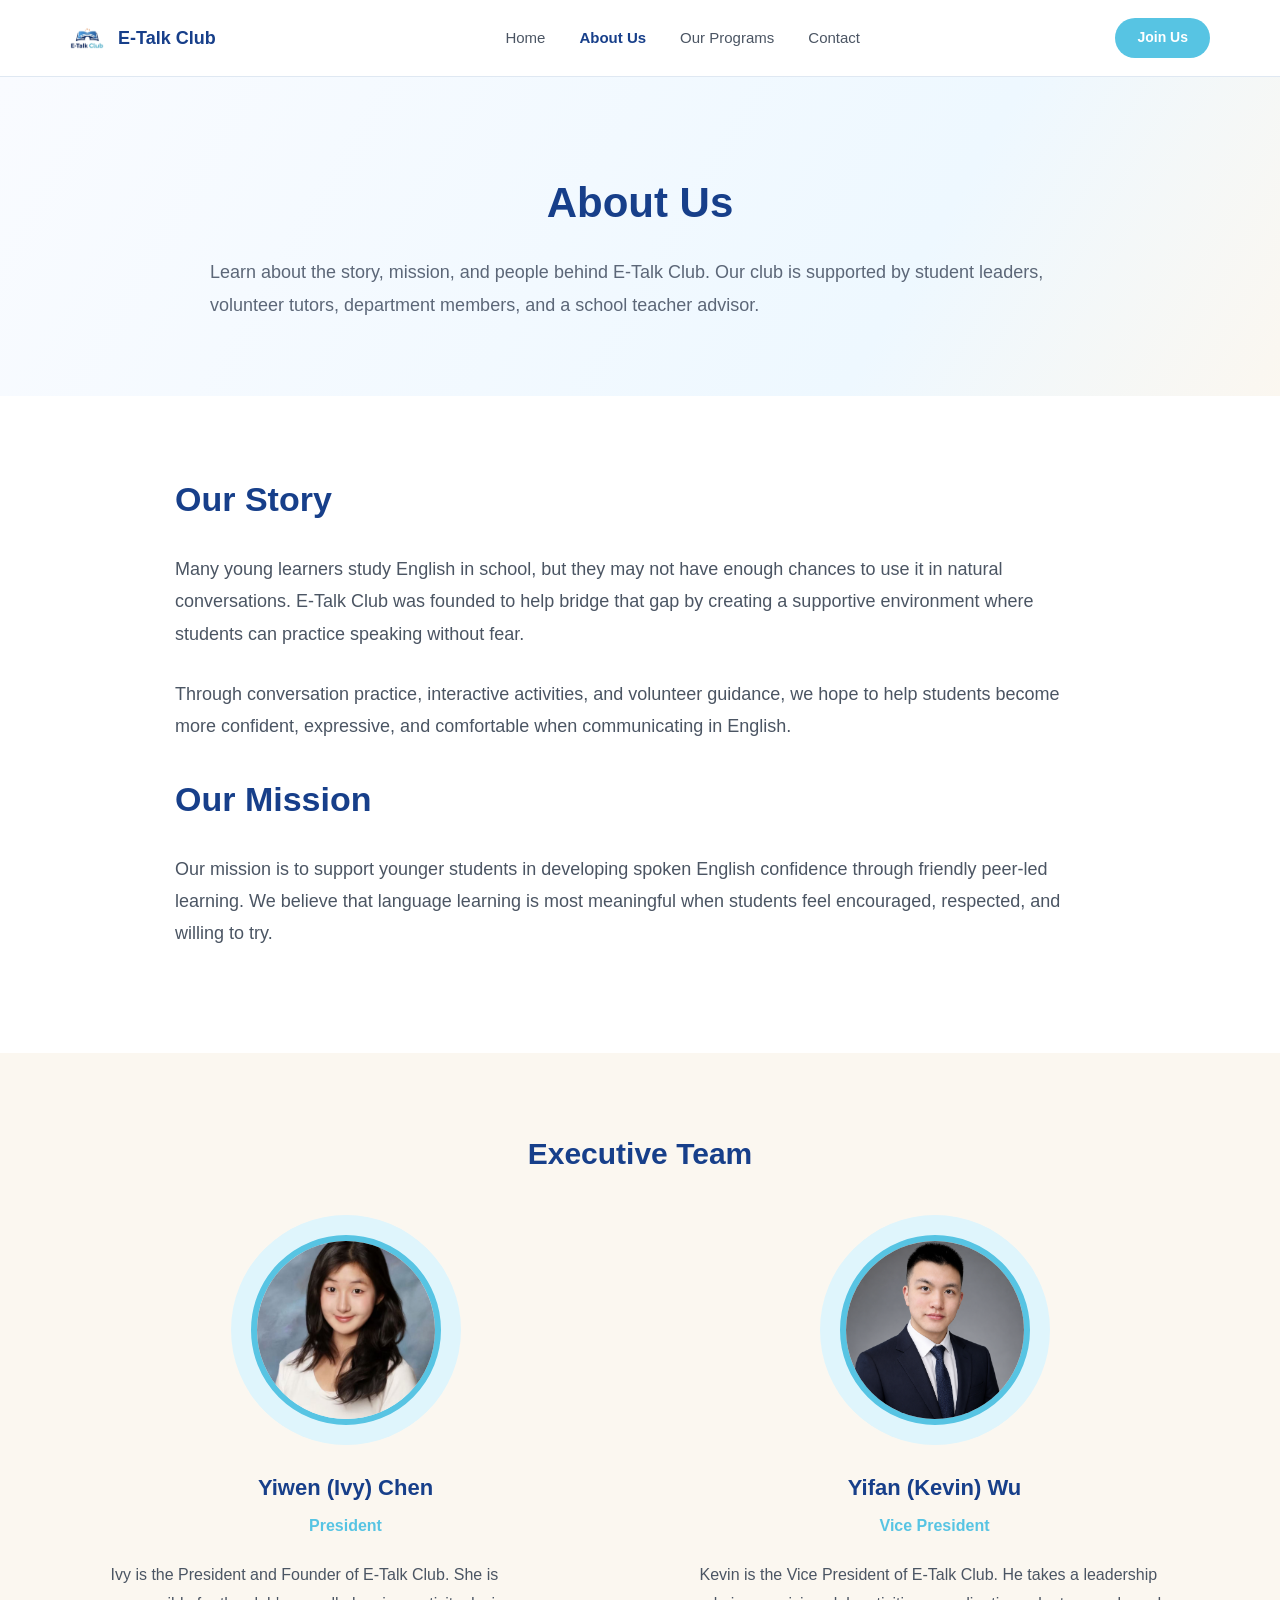
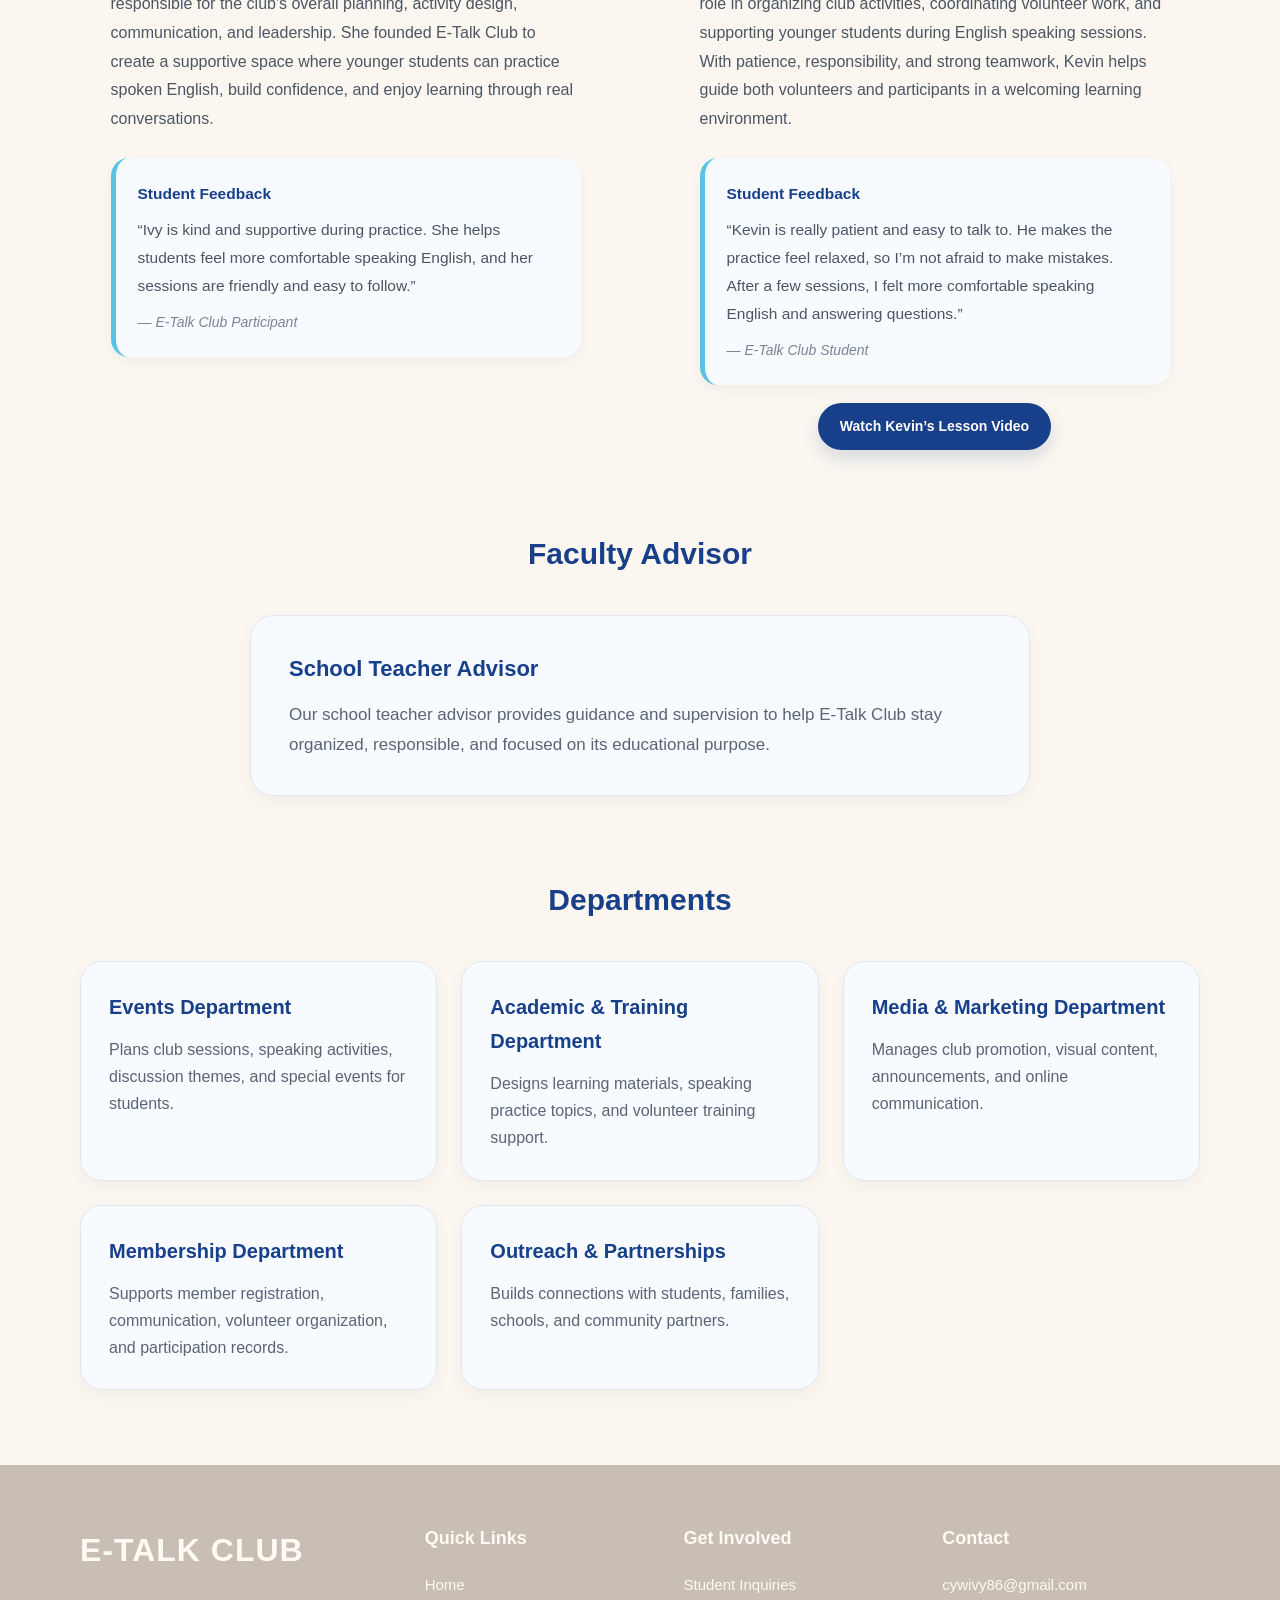
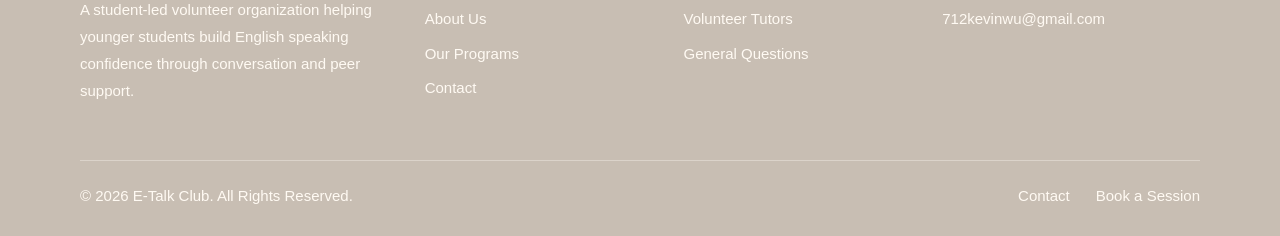
==== about.html @ 27448ce8 "创建 about.html" ====
<!DOCTYPE html>
<html lang="en">
<head>
  <meta charset="UTF-8" />
  <meta name="viewport" content="width=device-width, initial-scale=1.0" />

  <title>About Us | E-Talk Club</title>
  <link rel="stylesheet" href="style.css">
</head>

<body>

  <header>
    <div class="navbar">
      <a href="index.html" class="brand">
        <img src="logo.png" alt="E-Talk Club Logo">
        <span>E-Talk Club</span>
      </a>

      <button class="menu-toggle" onclick="toggleMenu()">☰</button>

      <nav class="nav-links" id="navLinks">
        <a href="index.html">Home</a>
        <a href="about.html" class="active">About Us</a>
        <a href="programs.html">Our Programs</a>
        <a href="contact.html">Contact</a>
      </nav>

      <a href="contact.html" class="top-btn">Join Us</a>
    </div>
  </header>

  <section class="page-hero">
    <h1>About Us</h1>
    <p>
      Learn about the story, mission, and people behind E-Talk Club. Our club is supported
      by student leaders, volunteer tutors, department members, and a school teacher advisor.
    </p>
  </section>

  <section class="white">
    <div class="container text-block">
      <h2>Our Story</h2>

      <p>
        Many young learners study English in school, but they may not have enough chances to use
        it in natural conversations. E-Talk Club was founded to help bridge that gap by creating
        a supportive environment where students can practice speaking without fear.
      </p>

      <p>
        Through conversation practice, interactive activities, and volunteer guidance, we hope to
        help students become more confident, expressive, and comfortable when communicating in English.
      </p>

      <h2>Our Mission</h2>

      <p>
        Our mission is to support younger students in developing spoken English confidence through
        friendly peer-led learning. We believe that language learning is most meaningful when students
        feel encouraged, respected, and willing to try.
      </p>
    </div>
  </section>

  <section class="cream">
    <div class="container">
      <div class="team-block">
        <h2 class="team-block-title">Executive Team</h2>

        <div class="executive-grid">
          <div class="founder-card">
            <div class="photo-frame">
              <img src="ivy.jpeg" alt="Yiwen Ivy Chen">
            </div>

            <h3>Yiwen (Ivy) Chen</h3>
            <div class="role">President</div>

            <p>
              Ivy is the President and Founder of E-Talk Club. She is responsible
              for the club's overall planning, activity design, communication, and
              leadership. She founded E-Talk Club to create a supportive space where
              younger students can practice spoken English, build confidence, and enjoy
              learning through real conversations.
            </p>

            <div class="feedback-box">
              <strong>Student Feedback</strong>
              “Ivy is kind and supportive during practice. She helps students feel more comfortable speaking English, and her sessions are friendly and easy to follow.”
              <span class="feedback-source">— E-Talk Club Participant</span>
            </div>
          </div>

          <div class="founder-card">
            <div class="photo-frame">
              <img src="kevin.jpeg" alt="Yifan Kevin Wu">
            </div>

            <h3>Yifan (Kevin) Wu</h3>
            <div class="role">Vice President</div>

            <p>
              Kevin is the Vice President of E-Talk Club. He takes a leadership role
              in organizing club activities, coordinating volunteer work, and supporting
              younger students during English speaking sessions. With patience,
              responsibility, and strong teamwork, Kevin helps guide both volunteers and
              participants in a welcoming learning environment.
            </p>

            <div class="feedback-box">
              <strong>Student Feedback</strong>
              “Kevin is really patient and easy to talk to. He makes the practice feel relaxed, so I’m not afraid to make mistakes. After a few sessions, I felt more comfortable speaking English and answering questions.”
              <span class="feedback-source">— E-Talk Club Student</span>
            </div>

            <a
              href="https://drive.google.com/file/d/1S_GpuYlRVU_Peuezmw26yMU2I0khm-F5/view?usp=drivesdk"
              target="_blank"
              class="video-link-btn">
              Watch Kevin’s Lesson Video
            </a>
          </div>
        </div>
      </div>

      <div class="team-block">
        <h2 class="team-block-title">Faculty Advisor</h2>

        <div class="advisor-card">
          <h3>School Teacher Advisor</h3>
          <p>
            Our school teacher advisor provides guidance and supervision to help E-Talk Club stay organized,
            responsible, and focused on its educational purpose.
          </p>
        </div>
      </div>

      <div class="team-block">
        <h2 class="team-block-title">Departments</h2>

        <div class="departments-grid">
          <div class="department-card">
            <h3>Events Department</h3>
            <p>
              Plans club sessions, speaking activities, discussion themes, and special events for students.
            </p>
          </div>

          <div class="department-card">
            <h3>Academic & Training Department</h3>
            <p>
              Designs learning materials, speaking practice topics, and volunteer training support.
            </p>
          </div>

          <div class="department-card">
            <h3>Media & Marketing Department</h3>
            <p>
              Manages club promotion, visual content, announcements, and online communication.
            </p>
          </div>

          <div class="department-card">
            <h3>Membership Department</h3>
            <p>
              Supports member registration, communication, volunteer organization, and participation records.
            </p>
          </div>

          <div class="department-card">
            <h3>Outreach & Partnerships</h3>
            <p>
              Builds connections with students, families, schools, and community partners.
            </p>
          </div>
        </div>
      </div>
    </div>
  </section>

  <footer class="site-footer">
    <div class="footer-grid">
      <div class="footer-brand">
        <h2>E-TALK CLUB</h2>
        <p>
          A student-led volunteer organization helping younger students build English speaking
          confidence through conversation and peer support.
        </p>
      </div>

      <div class="footer-col">
        <h3>Quick Links</h3>
        <a href="index.html">Home</a>
        <a href="about.html">About Us</a>
        <a href="programs.html">Our Programs</a>
        <a href="contact.html">Contact</a>
      </div>

      <div class="footer-col">
        <h3>Get Involved</h3>
        <a href="contact.html">Student Inquiries</a>
        <a href="contact.html">Volunteer Tutors</a>
        <a href="contact.html">General Questions</a>
      </div>

      <div class="footer-col">
        <h3>Contact</h3>
        <a href="mailto:cywivy86@gmail.com">cywivy86@gmail.com</a>
        <a href="mailto:712kevinwu@gmail.com">712kevinwu@gmail.com</a>
      </div>
    </div>

    <div class="footer-bottom">
      <p>© 2026 E-Talk Club. All Rights Reserved.</p>
      <div class="footer-bottom-links">
        <a href="contact.html">Contact</a>
        <a href="programs.html">Book a Session</a>
      </div>
    </div>
  </footer>

  <script>
    function toggleMenu() {
      document.getElementById("navLinks").classList.toggle("show");
    }
  </script>

</body>
</html>
---- style.css ----
* {
  margin: 0;
  padding: 0;
  box-sizing: border-box;
  font-family: Arial, Helvetica, sans-serif;
}

:root {
  --navy: #173f8a;
  --sky: #57c4e3;
  --light-blue: #eef8ff;
  --soft-blue: #f6fbff;
  --cream: #fbf7f0;
  --warm-gray: #d8cec3;
  --text: #4b5563;
  --muted: #667085;
  --border: #dfe8f2;
  --white: #ffffff;
}

html {
  scroll-behavior: smooth;
}

body {
  background: var(--soft-blue);
  color: #2f3b4a;
  line-height: 1.7;
}

a {
  text-decoration: none;
}

img {
  display: block;
  max-width: 100%;
}

/* Header */
header {
  background: var(--white);
  border-bottom: 1px solid var(--border);
  position: sticky;
  top: 0;
  z-index: 1000;
}

.navbar {
  max-width: 1200px;
  margin: 0 auto;
  padding: 18px 30px;
  display: flex;
  align-items: center;
  justify-content: space-between;
  gap: 22px;
}

.brand {
  display: flex;
  align-items: center;
  gap: 14px;
  min-width: 180px;
}

.brand img {
  width: 34px;
  height: auto;
}

.brand span {
  font-size: 18px;
  font-weight: 800;
  color: var(--navy);
}

.nav-links {
  display: flex;
  align-items: center;
  gap: 34px;
}

.nav-links a {
  color: var(--text);
  font-size: 15px;
  transition: 0.2s;
}

.nav-links a:hover,
.nav-links a.active {
  color: var(--navy);
  font-weight: 700;
}

.top-btn {
  background: var(--sky);
  color: white;
  padding: 8px 22px;
  border-radius: 28px;
  font-size: 14px;
  font-weight: 700;
  white-space: nowrap;
}

.menu-toggle {
  display: none;
  background: none;
  border: none;
  font-size: 30px;
  color: var(--navy);
  cursor: pointer;
  font-weight: 800;
}

/* Hero */
.hero {
  min-height: 88vh;
  background: linear-gradient(120deg, #f9fbff 0%, #eef8ff 65%, #fbf7f0 100%);
  display: flex;
  align-items: center;
  justify-content: center;
  text-align: center;
  padding: 85px 20px 75px;
}

.hero-content {
  max-width: 820px;
  width: 100%;
}

.hero-tag {
  display: inline-flex;
  align-items: center;
  gap: 10px;
  border: 1.5px solid #c9d7e8;
  border-radius: 24px;
  padding: 8px 20px;
  background: rgba(255, 255, 255, 0.7);
  color: var(--navy);
  font-size: 15px;
  font-weight: 700;
  margin-bottom: 38px;
}

.hero-logo {
  width: 290px;
  max-width: 80%;
  margin: 0 auto 30px;
  background: transparent;
  filter: drop-shadow(0 10px 20px rgba(23, 63, 138, 0.14));
}

.hero-title {
  font-size: 34px;
  line-height: 1.2;
  font-weight: 900;
  color: var(--navy);
  margin-bottom: 24px;
}

.hero-title .accent {
  color: var(--sky);
  border-bottom: 6px solid rgba(91, 196, 224, 0.28);
}

.hero-desc {
  max-width: 720px;
  margin: 0 auto 34px;
  font-size: 17px;
  color: #5c6778;
  line-height: 1.8;
  text-align: left;
}

.hero-buttons {
  display: flex;
  justify-content: center;
  gap: 18px;
  flex-wrap: wrap;
}

.btn-primary {
  display: inline-flex;
  align-items: center;
  justify-content: center;
  background: var(--navy);
  color: white;
  padding: 14px 34px;
  border-radius: 30px;
  font-size: 16px;
  font-weight: 700;
  box-shadow: 0 8px 20px rgba(23, 63, 138, 0.18);
}

.btn-secondary {
  display: inline-flex;
  align-items: center;
  justify-content: center;
  border: 2px solid var(--sky);
  color: var(--sky);
  padding: 12px 34px;
  border-radius: 30px;
  font-size: 16px;
  font-weight: 700;
  background: transparent;
}

/* Page Hero */
.page-hero {
  background: linear-gradient(120deg, #f9fbff 0%, #eef8ff 70%, #fbf7f0 100%);
  padding: 90px 20px 75px;
  text-align: center;
}

.page-hero h1 {
  font-size: 42px;
  color: var(--navy);
  font-weight: 900;
  margin-bottom: 18px;
}

.page-hero p {
  max-width: 860px;
  margin: 0 auto;
  color: #5c6778;
  font-size: 18px;
  line-height: 1.8;
  text-align: left;
}

/* General */
section {
  padding: 75px 20px;
}

.container {
  max-width: 1120px;
  margin: 0 auto;
}

.white {
  background: var(--white);
}

.light {
  background: #eff5fa;
}

.cream {
  background: var(--cream);
}

.section-heading {
  text-align: center;
  margin-bottom: 18px;
}

.section-heading h2 {
  font-size: 36px;
  color: var(--navy);
  font-weight: 900;
  margin-bottom: 12px;
}

.section-heading p {
  font-size: 18px;
  color: var(--muted);
}

.text-block {
  max-width: 930px;
  margin: 0 auto;
}

.text-block h2 {
  font-size: 34px;
  color: var(--navy);
  font-weight: 900;
  margin-bottom: 24px;
}

.text-block p {
  font-size: 18px;
  color: var(--text);
  margin-bottom: 28px;
  line-height: 1.8;
}

/* Programs */
.program-cta {
  max-width: 900px;
  margin: 0 auto 60px;
  background: var(--white);
  border: 1px solid var(--border);
  border-radius: 28px;
  padding: 42px;
  text-align: center;
  box-shadow: 0 8px 22px rgba(0, 0, 0, 0.05);
}

.program-cta h2 {
  font-size: 32px;
  color: var(--navy);
  font-weight: 900;
  margin-bottom: 14px;
}

.program-cta p {
  max-width: 720px;
  margin: 0 auto 26px;
  font-size: 18px;
  color: var(--text);
  line-height: 1.8;
}

.activities-intro,
.team-intro {
  max-width: 930px;
  margin: 0 auto 55px;
  text-align: left;
  font-size: 18px;
  color: var(--muted);
  line-height: 1.8;
}

.activities-grid {
  display: grid;
  grid-template-columns: repeat(2, 1fr);
  gap: 32px;
}

.activity-card {
  background: var(--white);
  border-radius: 24px;
  padding: 34px;
  box-shadow: 0 6px 18px rgba(0, 0, 0, 0.06);
  min-height: 250px;
}

.icon-box {
  width: 68px;
  height: 68px;
  border-radius: 18px;
  background: #eaf8fd;
  display: flex;
  align-items: center;
  justify-content: center;
  margin-bottom: 22px;
}

.icon-box svg {
  width: 34px;
  height: 34px;
  stroke: #2fb8d7;
  stroke-width: 2.4;
  fill: none;
  stroke-linecap: round;
  stroke-linejoin: round;
}

.activity-card h3 {
  font-size: 22px;
  color: var(--navy);
  margin-bottom: 14px;
  font-weight: 800;
}

.activity-card p {
  font-size: 17px;
  color: #5a6473;
  line-height: 1.8;
}

/* About / Team */
.team-block {
  margin-bottom: 78px;
}

.team-block:last-child {
  margin-bottom: 0;
}

.team-block-title {
  font-size: 30px;
  color: var(--navy);
  font-weight: 900;
  margin-bottom: 36px;
  text-align: center;
}

.executive-grid {
  display: grid;
  grid-template-columns: repeat(2, 1fr);
  gap: 58px;
  align-items: start;
}

.founder-card {
  text-align: center;
}

.photo-frame {
  width: 230px;
  height: 230px;
  margin: 0 auto 24px;
  border-radius: 50%;
  background: #dff5fc;
  display: flex;
  align-items: center;
  justify-content: center;
}

.photo-frame img {
  width: 190px;
  height: 190px;
  object-fit: cover;
  border-radius: 50%;
  border: 6px solid var(--sky);
}

.founder-card h3 {
  font-size: 22px;
  color: var(--navy);
  font-weight: 900;
  margin-bottom: 6px;
}

.role {
  font-size: 16px;
  color: var(--sky);
  font-weight: 700;
  margin-bottom: 22px;
}

.founder-card p {
  text-align: left;
  max-width: 470px;
  margin: 0 auto;
  font-size: 16px;
  color: var(--text);
  line-height: 1.8;
}

.feedback-box {
  max-width: 470px;
  margin: 24px auto 0;
  padding: 22px;
  background: #f7fbff;
  border-left: 5px solid var(--sky);
  border-radius: 18px;
  text-align: left;
  color: var(--text);
  font-size: 15.5px;
  line-height: 1.8;
  box-shadow: 0 5px 14px rgba(0, 0, 0, 0.04);
}

.feedback-box strong {
  color: var(--navy);
  display: block;
  margin-bottom: 8px;
}

.feedback-source {
  display: block;
  margin-top: 10px;
  color: #7a8495;
  font-size: 14px;
  font-style: italic;
}

.video-link-btn {
  display: flex;
  width: fit-content;
  align-items: center;
  justify-content: center;
  background: var(--navy);
  color: white;
  padding: 12px 22px;
  border-radius: 26px;
  font-size: 14px;
  font-weight: 700;
  box-shadow: 0 8px 18px rgba(23, 63, 138, 0.16);
  margin: 18px auto 0;
}

.advisor-card,
.tutor-card {
  max-width: 780px;
  margin: 0 auto;
  background: #f7fbff;
  border: 1px solid var(--border);
  border-radius: 24px;
  padding: 34px 38px;
  text-align: left;
  box-shadow: 0 6px 18px rgba(0, 0, 0, 0.04);
}

.advisor-card h3,
.tutor-card h3 {
  color: var(--navy);
  font-size: 22px;
  margin-bottom: 12px;
}

.advisor-card p,
.tutor-card p {
  color: #5a6473;
  font-size: 17px;
  line-height: 1.8;
}

/* Departments */
.departments-grid {
  display: grid;
  grid-template-columns: repeat(3, 1fr);
  gap: 24px;
}

.department-card {
  background: #f7fbff;
  border: 1px solid var(--border);
  border-radius: 22px;
  padding: 28px;
  min-height: 170px;
  box-shadow: 0 6px 18px rgba(0, 0, 0, 0.04);
}

.department-card h3 {
  color: var(--navy);
  font-size: 20px;
  margin-bottom: 12px;
  font-weight: 800;
}

.department-card p {
  color: #5a6473;
  font-size: 16px;
  line-height: 1.7;
}

/* Contact */
.contact {
  background: #eff5fa;
  text-align: center;
  padding: 65px 20px 75px;
}

.contact-icon {
  width: 76px;
  height: 76px;
  margin: 0 auto 20px;
  border-radius: 50%;
  background: #eaf8fd;
  display: flex;
  align-items: center;
  justify-content: center;
}

.contact-icon svg {
  width: 34px;
  height: 34px;
  stroke: #2fb8d7;
  stroke-width: 2.4;
  fill: none;
  stroke-linecap: round;
  stroke-linejoin: round;
}

.contact h2 {
  font-size: 34px;
  color: var(--navy);
  font-weight: 900;
  margin-bottom: 14px;
}

.contact p {
  max-width: 760px;
  margin: 0 auto 30px;
  font-size: 18px;
  color: #556070;
  line-height: 1.8;
}

.contact-main-text {
  text-align: left;
}

.contact-options {
  display: grid;
  grid-template-columns: repeat(3, 1fr);
  gap: 26px;
  margin-top: 42px;
}

.contact-card {
  background: var(--white);
  border: 1px solid var(--border);
  border-radius: 24px;
  padding: 32px 28px;
  text-align: left;
  box-shadow: 0 6px 18px rgba(0, 0, 0, 0.05);
}

.contact-card h3 {
  color: var(--navy);
  font-size: 22px;
  font-weight: 900;
  margin-bottom: 14px;
}

.contact-card p {
  color: #5a6473;
  font-size: 16px;
  line-height: 1.8;
  margin-bottom: 22px;
}

.small-label {
  display: block;
  color: #7a8495;
  font-size: 14px;
  margin-bottom: 10px;
  font-weight: 700;
}

.contact-card-btn {
  display: flex;
  width: fit-content;
  align-items: center;
  justify-content: center;
  background: var(--navy);
  color: white;
  padding: 12px 22px;
  border-radius: 26px;
  font-size: 14px;
  font-weight: 700;
  box-shadow: 0 8px 18px rgba(23, 63, 138, 0.16);
  margin: 0 auto;
}

.contact-note {
  max-width: 900px;
  margin: 48px auto 0;
  background: #f7fbff;
  border-left: 5px solid var(--sky);
  border-radius: 18px;
  padding: 24px 28px;
  text-align: left;
  color: #5a6473;
  font-size: 16px;
  line-height: 1.8;
}

/* Footer */
.site-footer {
  background: #c8beb3;
  color: #fffaf3;
  padding: 58px 20px 28px;
}

.footer-grid {
  max-width: 1120px;
  margin: 0 auto;
  display: grid;
  grid-template-columns: 1.4fr 1fr 1fr 1.2fr;
  gap: 44px;
}

.footer-brand h2 {
  font-size: 32px;
  letter-spacing: 1px;
  font-weight: 900;
  margin-bottom: 18px;
}

.footer-brand p {
  font-size: 15px;
  line-height: 1.8;
  max-width: 340px;
  color: #fffaf3;
}

.footer-col h3 {
  font-size: 18px;
  font-weight: 900;
  margin-bottom: 18px;
  color: #fffaf3;
}

.footer-col a,
.footer-col p {
  display: block;
  color: #fffaf3;
  font-size: 15px;
  margin-bottom: 9px;
}

.footer-col a:hover {
  text-decoration: underline;
}

.footer-bottom {
  max-width: 1120px;
  margin: 50px auto 0;
  padding-top: 22px;
  border-top: 1px solid rgba(255, 250, 243, 0.35);
  display: flex;
  justify-content: space-between;
  gap: 20px;
  flex-wrap: wrap;
  color: #fffaf3;
  font-size: 15px;
}

.footer-bottom-links {
  display: flex;
  gap: 26px;
  flex-wrap: wrap;
}

.footer-bottom-links a {
  color: #fffaf3;
}

/* Responsive */
@media (max-width: 950px) {
  .footer-grid {
    grid-template-columns: 1fr 1fr;
  }

  .contact-options,
  .departments-grid {
    grid-template-columns: 1fr;
  }
}

@media (max-width: 760px) {
  .navbar {
    position: relative;
    padding: 16px 20px;
  }

  .brand {
    min-width: auto;
  }

  .brand img {
    width: 30px;
  }

  .brand span {
    font-size: 17px;
  }

  .menu-toggle {
    display: block;
  }

  .nav-links {
    display: none;
    position: absolute;
    top: 68px;
    left: 20px;
    right: 20px;
    background: white;
    border: 1px solid var(--border);
    border-radius: 18px;
    box-shadow: 0 10px 24px rgba(0, 0, 0, 0.08);
    padding: 16px;
    flex-direction: column;
    align-items: stretch;
    gap: 0;
    z-index: 2000;
  }

  .nav-links.show {
    display: flex;
  }

  .nav-links a {
    padding: 13px 16px;
    border-radius: 12px;
    font-size: 16px;
  }

  .nav-links a:hover,
  .nav-links a.active {
    background: #eff5fa;
  }

  .top-btn {
    display: none;
  }

  .hero-logo {
    width: 220px;
  }

  .hero-title {
    font-size: 28px;
  }

  .activities-grid,
  .executive-grid {
    grid-template-columns: 1fr;
  }
}

@media (max-width: 640px) {
  .hero {
    padding: 70px 18px;
  }

  .hero-logo {
    width: 210px;
    margin-bottom: 28px;
  }

  .hero-title {
    font-size: 26px;
  }

  .hero-desc,
  .text-block p,
  .activities-intro,
  .team-intro,
  .contact p,
  .page-hero p {
    font-size: 16px;
  }

  .page-hero h1,
  .section-heading h2,
  .text-block h2,
  .contact h2 {
    font-size: 30px;
  }

  .activity-card,
  .advisor-card,
  .department-card,
  .tutor-card,
  .contact-card,
  .program-cta {
    padding: 28px;
  }

  .photo-frame {
    width: 210px;
    height: 210px;
  }

  .photo-frame img {
    width: 175px;
    height: 175px;
  }

  .footer-grid {
    grid-template-columns: 1fr;
  }

  .footer-bottom {
    flex-direction: column;
  }
}
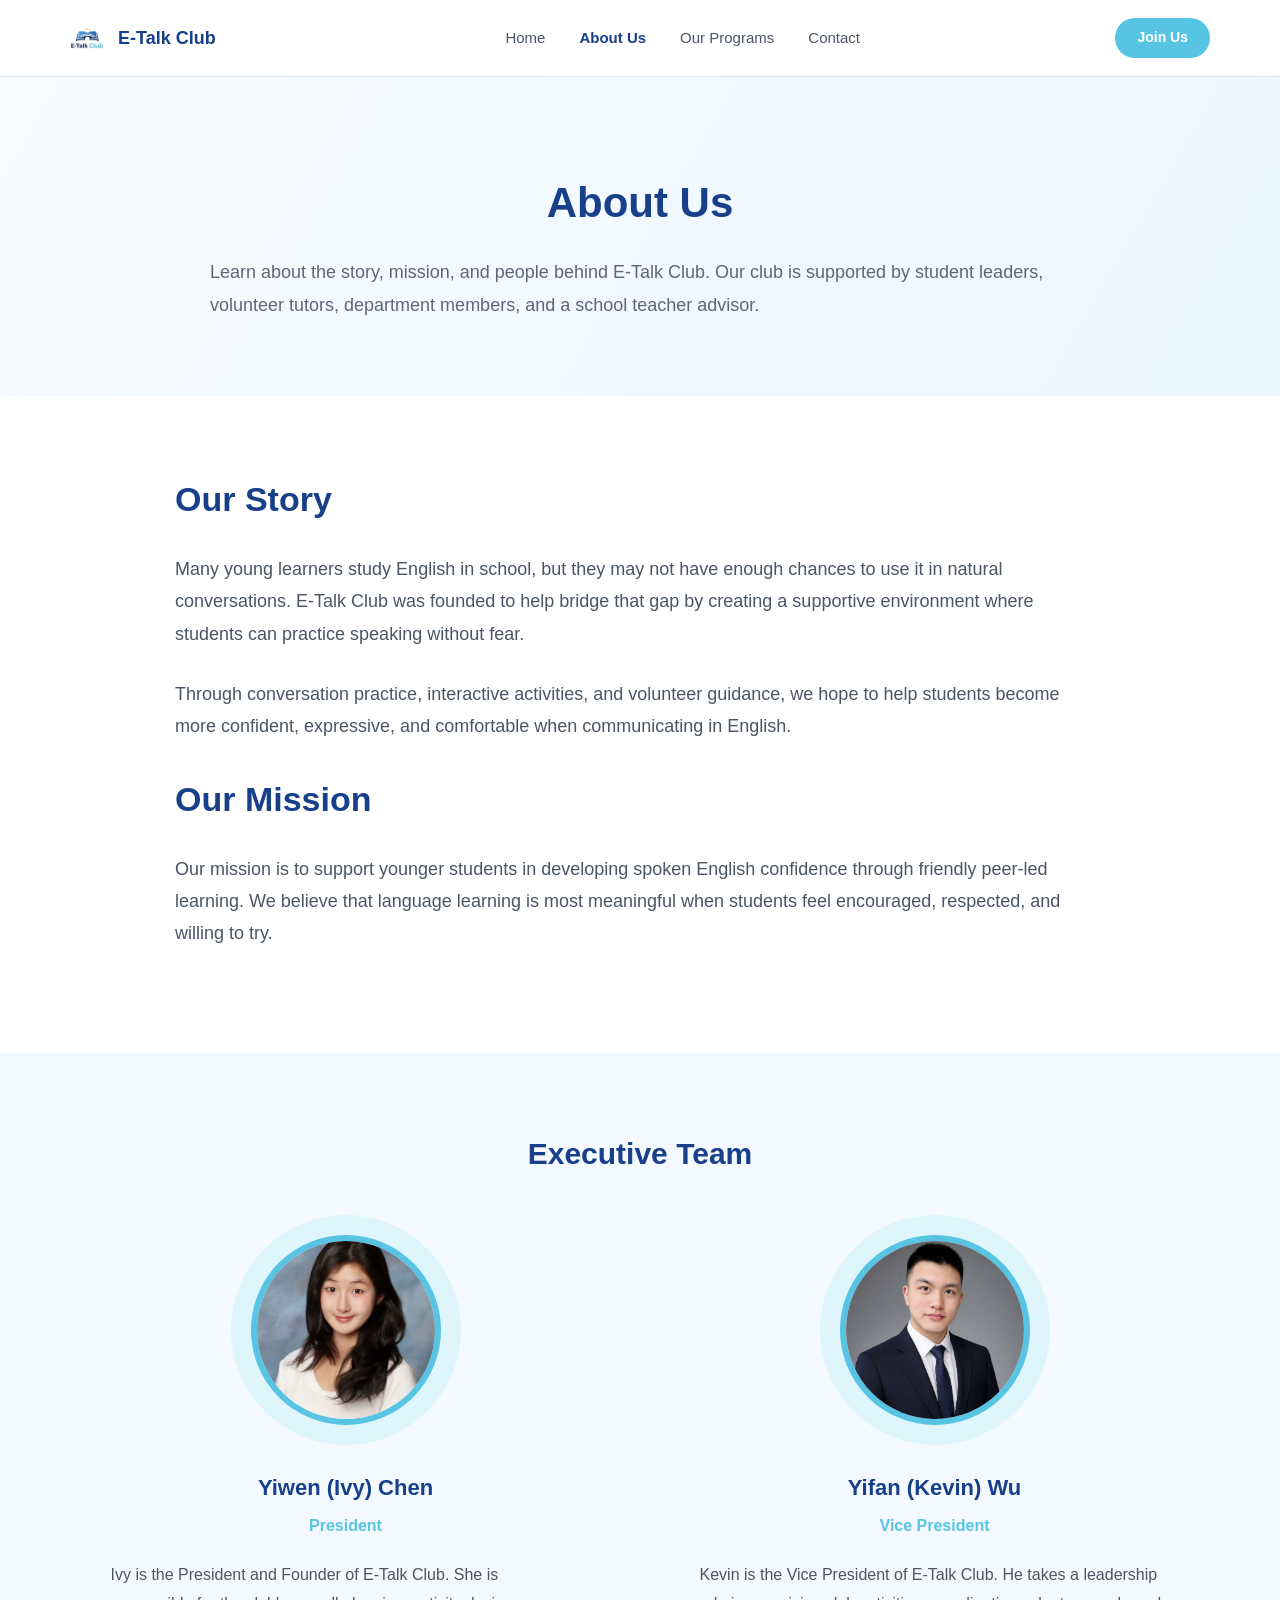
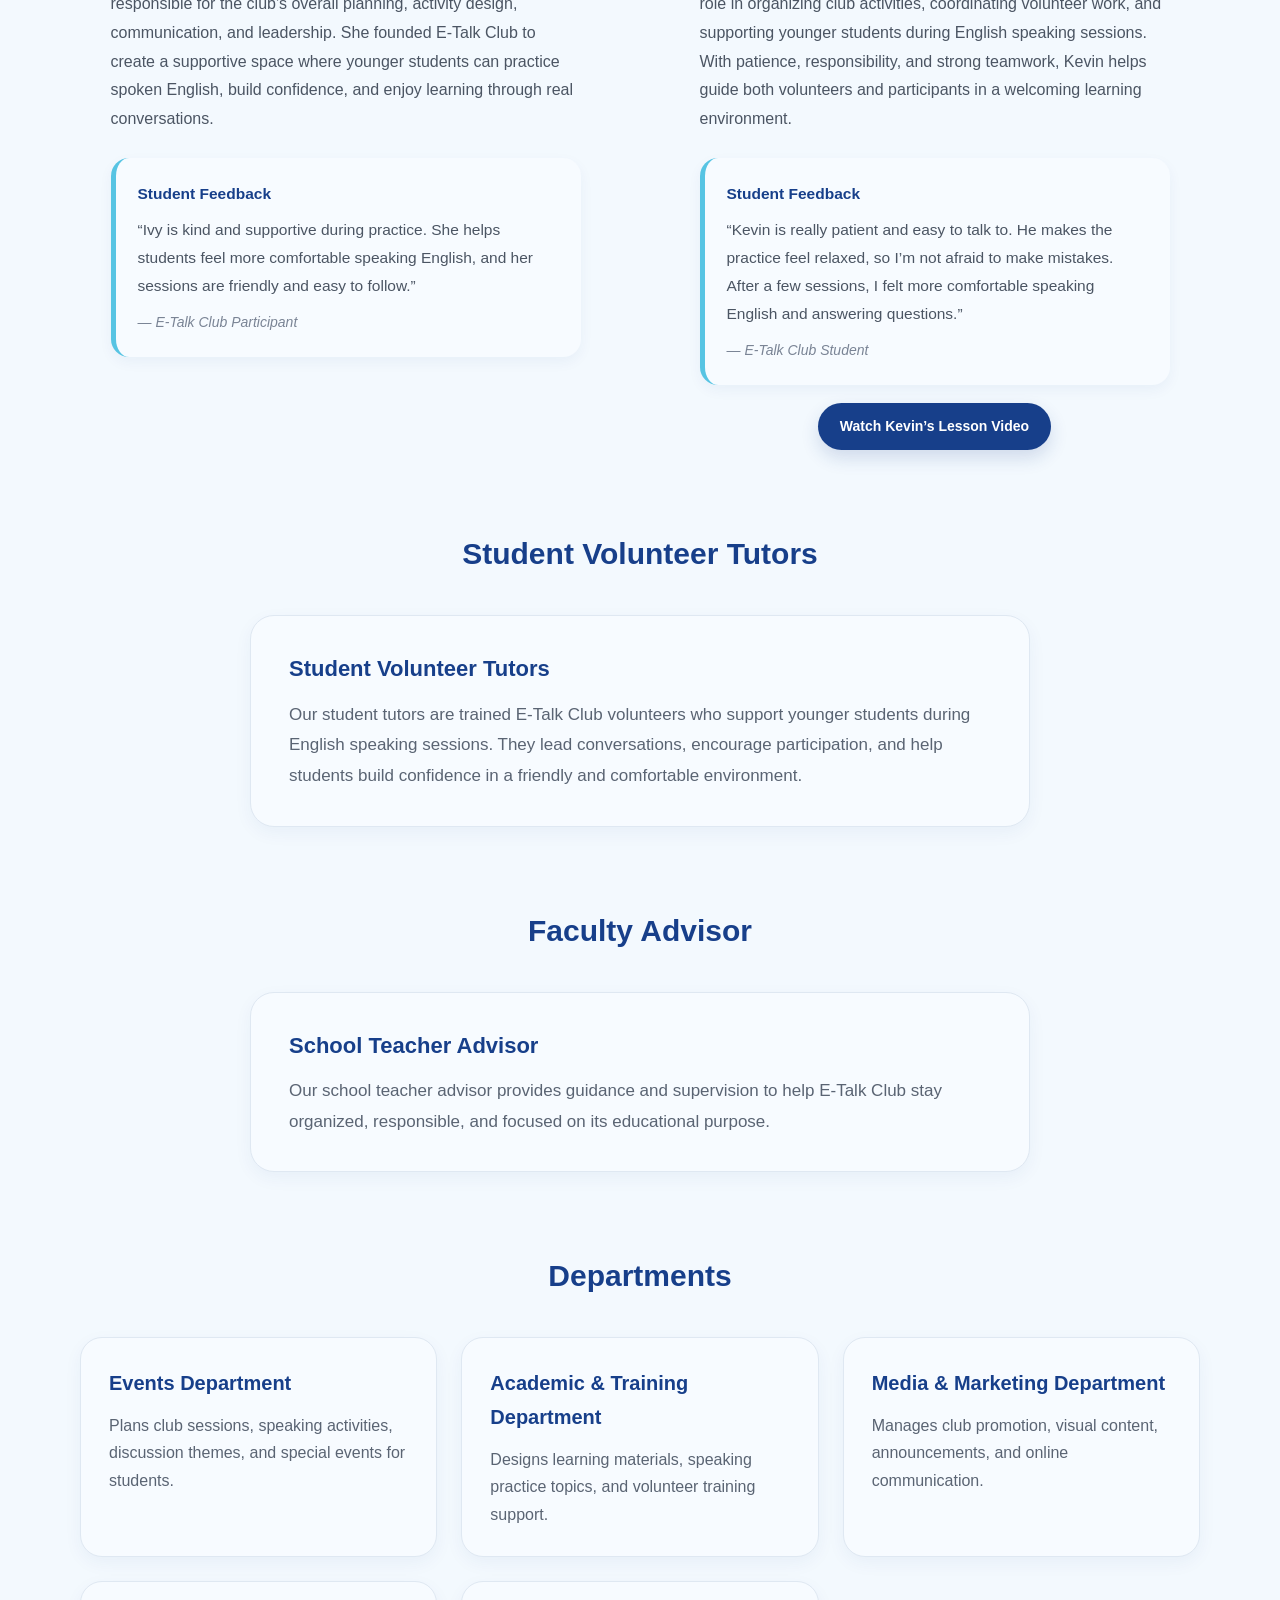
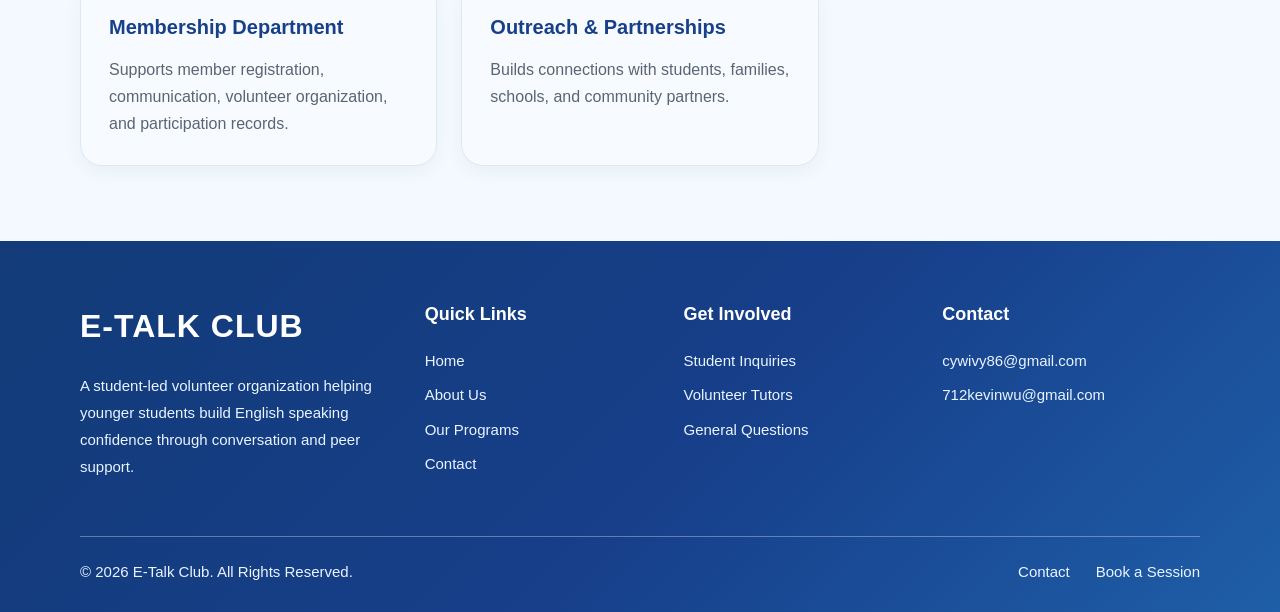
==== commit ce57539d: "更新 about.html" ====
--- a/about.html
+++ b/about.html
@@ -121,6 +121,19 @@
               Watch Kevin’s Lesson Video
             </a>
           </div>
+        </div>
+      </div>
+
+      <div class="team-block">
+        <h2 class="team-block-title">Student Volunteer Tutors</h2>
+
+        <div class="tutor-card">
+          <h3>Student Volunteer Tutors</h3>
+          <p>
+            Our student tutors are trained E-Talk Club volunteers who support younger students during
+            English speaking sessions. They lead conversations, encourage participation, and help students
+            build confidence in a friendly and comfortable environment.
+          </p>
         </div>
       </div>
 
--- a/style.css
+++ b/style.css
@@ -10,8 +10,9 @@
   --sky: #57c4e3;
   --light-blue: #eef8ff;
   --soft-blue: #f6fbff;
-  --cream: #fbf7f0;
-  --warm-gray: #d8cec3;
+  --pale-blue: #eaf4fb;
+  --footer-blue: #123b78;
+  --footer-blue-light: #1f5ea8;
   --text: #4b5563;
   --muted: #667085;
   --border: #dfe8f2;
@@ -115,7 +116,7 @@
 /* Hero */
 .hero {
   min-height: 88vh;
-  background: linear-gradient(120deg, #f9fbff 0%, #eef8ff 65%, #fbf7f0 100%);
+  background: linear-gradient(120deg, #f9fbff 0%, #eef8ff 70%, #eaf7ff 100%);
   display: flex;
   align-items: center;
   justify-content: center;
@@ -207,7 +208,7 @@
 
 /* Page Hero */
 .page-hero {
-  background: linear-gradient(120deg, #f9fbff 0%, #eef8ff 70%, #fbf7f0 100%);
+  background: linear-gradient(120deg, #f9fbff 0%, #eef8ff 70%, #eaf7ff 100%);
   padding: 90px 20px 75px;
   text-align: center;
 }
@@ -247,7 +248,7 @@
 }
 
 .cream {
-  background: var(--cream);
+  background: #f3f9fe;
 }
 
 .section-heading {
@@ -295,7 +296,7 @@
   border-radius: 28px;
   padding: 42px;
   text-align: center;
-  box-shadow: 0 8px 22px rgba(0, 0, 0, 0.05);
+  box-shadow: 0 8px 22px rgba(23, 63, 138, 0.06);
 }
 
 .program-cta h2 {
@@ -311,6 +312,7 @@
   font-size: 18px;
   color: var(--text);
   line-height: 1.8;
+  text-align: left;
 }
 
 .activities-intro,
@@ -333,7 +335,7 @@
   background: var(--white);
   border-radius: 24px;
   padding: 34px;
-  box-shadow: 0 6px 18px rgba(0, 0, 0, 0.06);
+  box-shadow: 0 6px 18px rgba(23, 63, 138, 0.06);
   min-height: 250px;
 }
 
@@ -452,7 +454,7 @@
   color: var(--text);
   font-size: 15.5px;
   line-height: 1.8;
-  box-shadow: 0 5px 14px rgba(0, 0, 0, 0.04);
+  box-shadow: 0 5px 14px rgba(23, 63, 138, 0.05);
 }
 
 .feedback-box strong {
@@ -493,7 +495,7 @@
   border-radius: 24px;
   padding: 34px 38px;
   text-align: left;
-  box-shadow: 0 6px 18px rgba(0, 0, 0, 0.04);
+  box-shadow: 0 6px 18px rgba(23, 63, 138, 0.05);
 }
 
 .advisor-card h3,
@@ -523,7 +525,7 @@
   border-radius: 22px;
   padding: 28px;
   min-height: 170px;
-  box-shadow: 0 6px 18px rgba(0, 0, 0, 0.04);
+  box-shadow: 0 6px 18px rgba(23, 63, 138, 0.05);
 }
 
 .department-card h3 {
@@ -599,7 +601,7 @@
   border-radius: 24px;
   padding: 32px 28px;
   text-align: left;
-  box-shadow: 0 6px 18px rgba(0, 0, 0, 0.05);
+  box-shadow: 0 6px 18px rgba(23, 63, 138, 0.06);
 }
 
 .contact-card h3 {
@@ -654,8 +656,8 @@
 
 /* Footer */
 .site-footer {
-  background: #c8beb3;
-  color: #fffaf3;
+  background: linear-gradient(135deg, #123b78 0%, #173f8a 55%, #1f5ea8 100%);
+  color: #ffffff;
   padding: 58px 20px 28px;
 }
 
@@ -672,31 +674,33 @@
   letter-spacing: 1px;
   font-weight: 900;
   margin-bottom: 18px;
+  color: #ffffff;
 }
 
 .footer-brand p {
   font-size: 15px;
   line-height: 1.8;
   max-width: 340px;
-  color: #fffaf3;
+  color: #eaf4ff;
 }
 
 .footer-col h3 {
   font-size: 18px;
   font-weight: 900;
   margin-bottom: 18px;
-  color: #fffaf3;
+  color: #ffffff;
 }
 
 .footer-col a,
 .footer-col p {
   display: block;
-  color: #fffaf3;
+  color: #eaf4ff;
   font-size: 15px;
   margin-bottom: 9px;
 }
 
 .footer-col a:hover {
+  color: #ffffff;
   text-decoration: underline;
 }
 
@@ -704,12 +708,12 @@
   max-width: 1120px;
   margin: 50px auto 0;
   padding-top: 22px;
-  border-top: 1px solid rgba(255, 250, 243, 0.35);
+  border-top: 1px solid rgba(234, 244, 255, 0.35);
   display: flex;
   justify-content: space-between;
   gap: 20px;
   flex-wrap: wrap;
-  color: #fffaf3;
+  color: #eaf4ff;
   font-size: 15px;
 }
 
@@ -720,7 +724,12 @@
 }
 
 .footer-bottom-links a {
-  color: #fffaf3;
+  color: #eaf4ff;
+}
+
+.footer-bottom-links a:hover {
+  color: #ffffff;
+  text-decoration: underline;
 }
 
 /* Responsive */
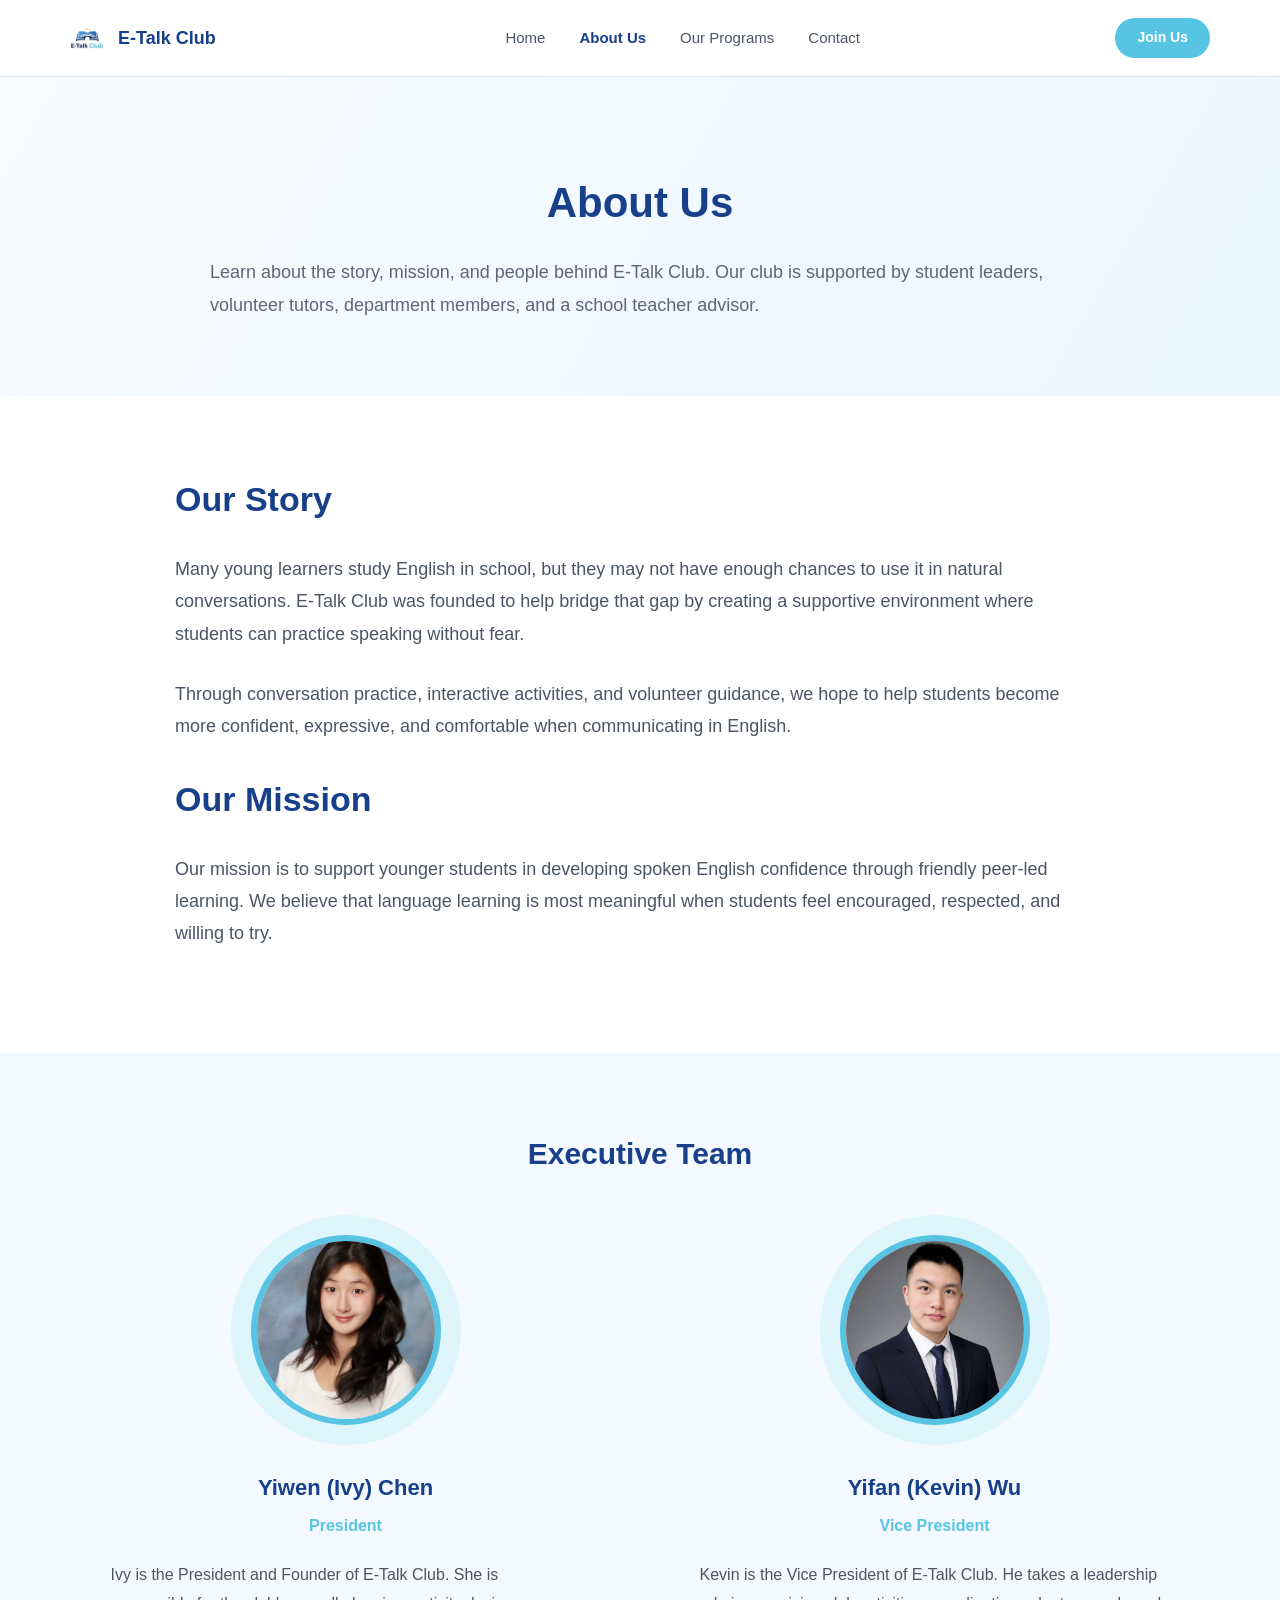
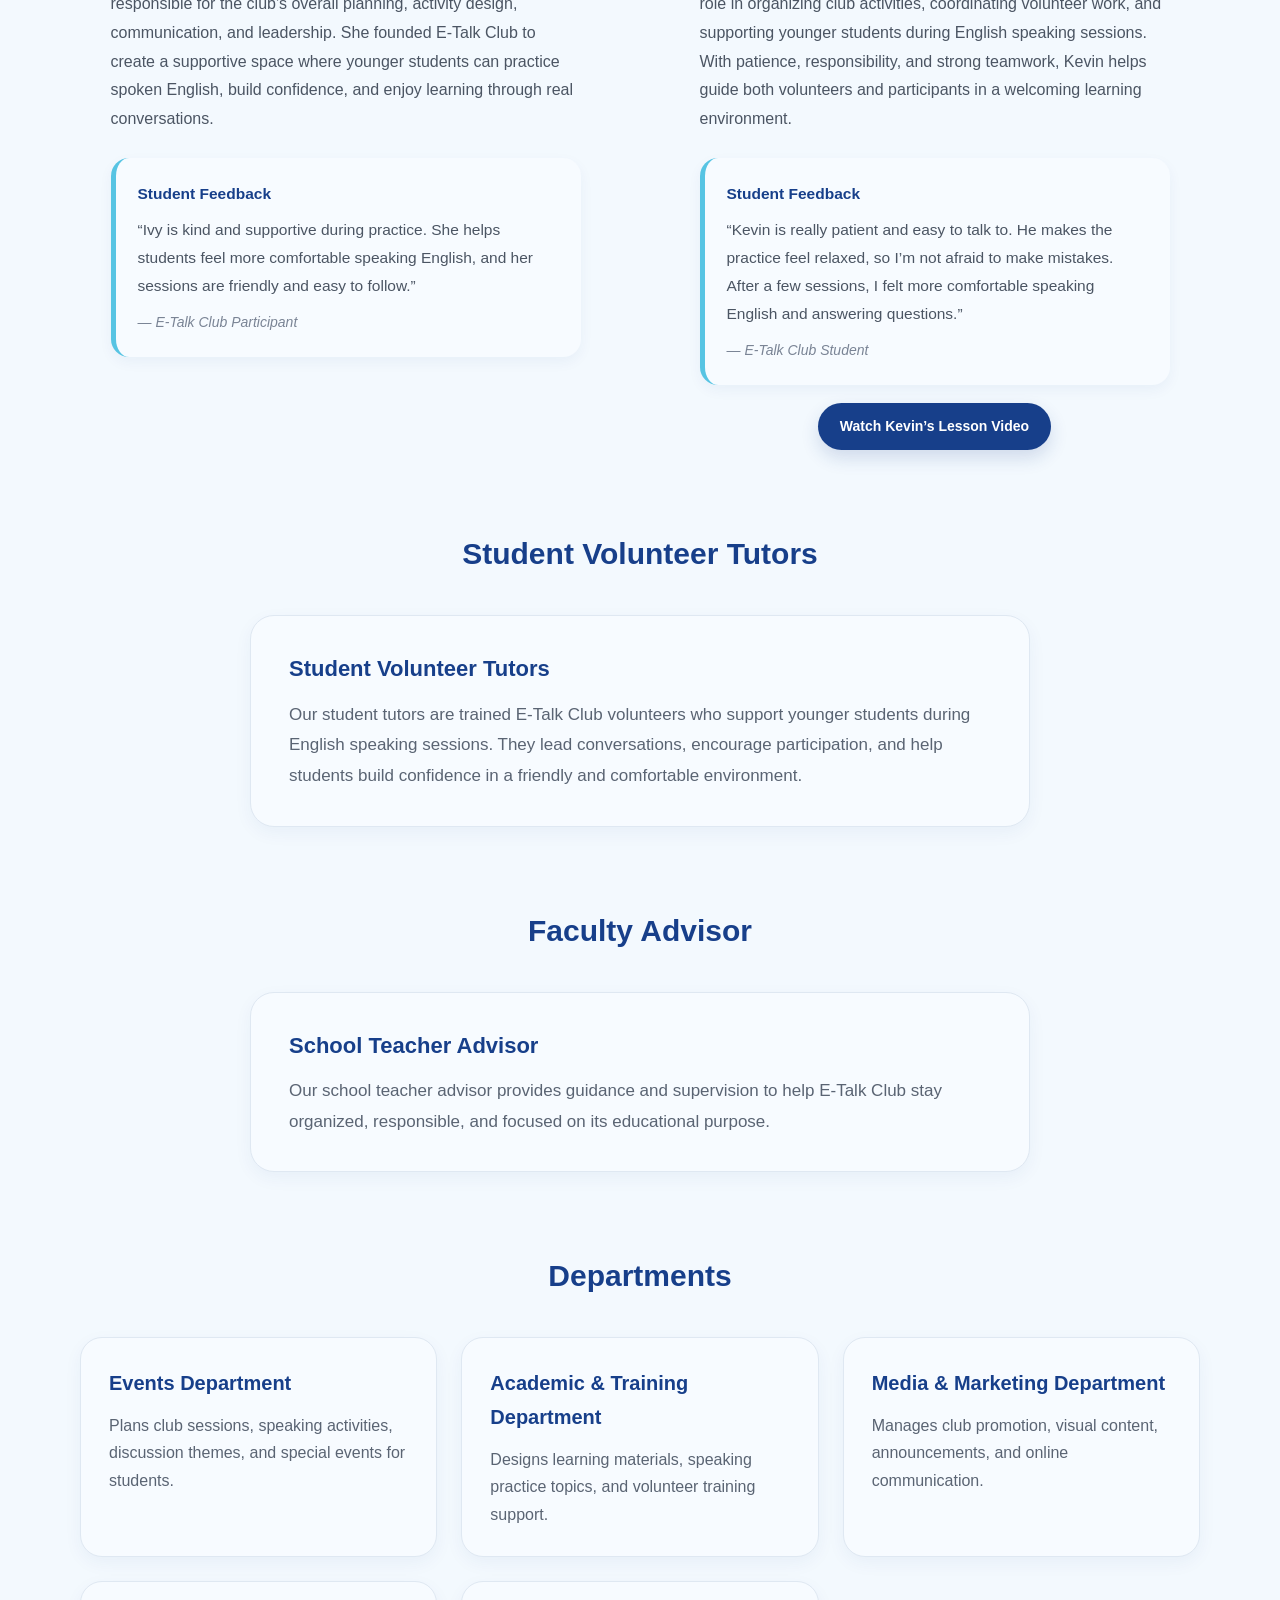
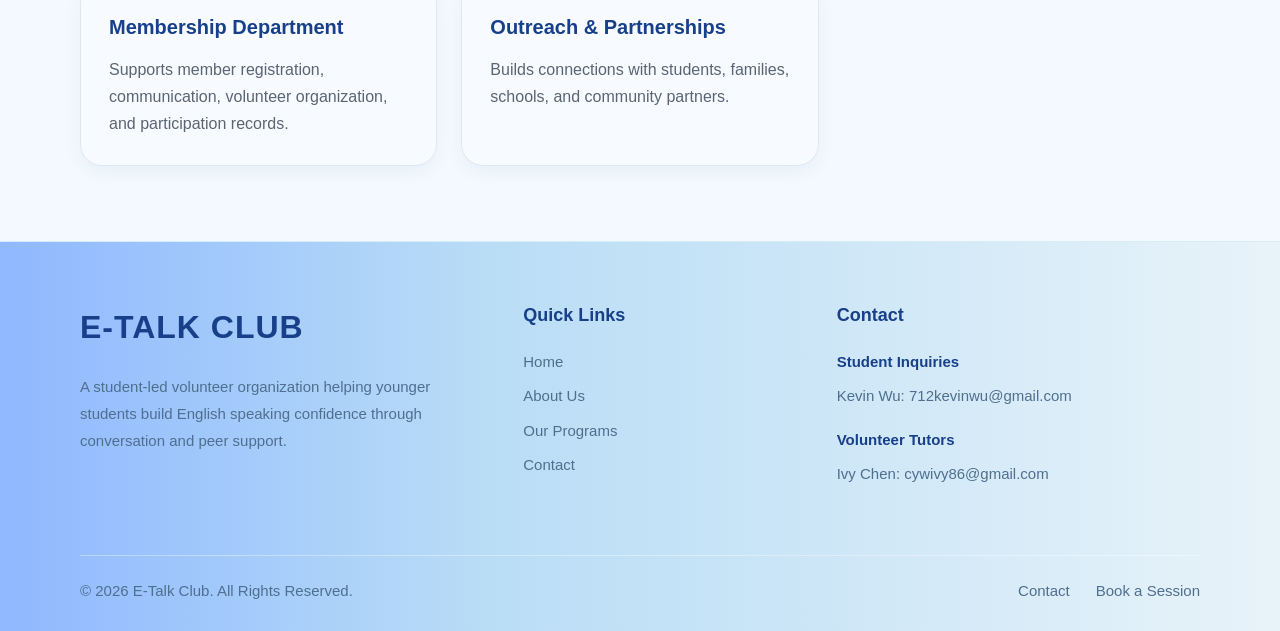
==== commit 46774d86: "更新 about.html" ====
--- a/about.html
+++ b/about.html
@@ -211,16 +211,17 @@
       </div>
 
       <div class="footer-col">
-        <h3>Get Involved</h3>
-        <a href="contact.html">Student Inquiries</a>
-        <a href="contact.html">Volunteer Tutors</a>
-        <a href="contact.html">General Questions</a>
-      </div>
-
-      <div class="footer-col">
         <h3>Contact</h3>
-        <a href="mailto:cywivy86@gmail.com">cywivy86@gmail.com</a>
-        <a href="mailto:712kevinwu@gmail.com">712kevinwu@gmail.com</a>
+
+        <div class="footer-contact-group">
+          <p><strong>Student Inquiries</strong></p>
+          <a href="mailto:712kevinwu@gmail.com">Kevin Wu: 712kevinwu@gmail.com</a>
+        </div>
+
+        <div class="footer-contact-group">
+          <p><strong>Volunteer Tutors</strong></p>
+          <a href="mailto:cywivy86@gmail.com">Ivy Chen: cywivy86@gmail.com</a>
+        </div>
       </div>
     </div>
 
--- a/style.css
+++ b/style.css
@@ -10,13 +10,18 @@
   --sky: #57c4e3;
   --light-blue: #eef8ff;
   --soft-blue: #f6fbff;
-  --pale-blue: #eaf4fb;
-  --footer-blue: #123b78;
-  --footer-blue-light: #1f5ea8;
+  --pale-blue: #eaf8fd;
   --text: #4b5563;
   --muted: #667085;
   --border: #dfe8f2;
   --white: #ffffff;
+
+  --footer-blue-1: #8fb8ff;
+  --footer-blue-2: #b9ddf6;
+  --footer-blue-3: #e8f3f9;
+
+  --footer-text: #173f8a;
+  --footer-muted: #4f6f8f;
 }
 
 html {
@@ -144,19 +149,19 @@
 }
 
 .hero-logo {
-  width: 290px;
+  width: 250px;
   max-width: 80%;
-  margin: 0 auto 30px;
+  margin: 0 auto 38px;
   background: transparent;
   filter: drop-shadow(0 10px 20px rgba(23, 63, 138, 0.14));
 }
 
 .hero-title {
-  font-size: 34px;
+  font-size: 32px;
   line-height: 1.2;
   font-weight: 900;
   color: var(--navy);
-  margin-bottom: 24px;
+  margin-bottom: 30px;
 }
 
 .hero-title .accent {
@@ -602,6 +607,8 @@
   padding: 32px 28px;
   text-align: left;
   box-shadow: 0 6px 18px rgba(23, 63, 138, 0.06);
+  display: flex;
+  flex-direction: column;
 }
 
 .contact-card h3 {
@@ -638,7 +645,7 @@
   font-size: 14px;
   font-weight: 700;
   box-shadow: 0 8px 18px rgba(23, 63, 138, 0.16);
-  margin: 0 auto;
+  margin: auto auto 0 auto;
 }
 
 .contact-note {
@@ -656,17 +663,23 @@
 
 /* Footer */
 .site-footer {
-  background: linear-gradient(135deg, #123b78 0%, #173f8a 55%, #1f5ea8 100%);
-  color: #ffffff;
+  background: linear-gradient(
+    90deg,
+    var(--footer-blue-1) 0%,
+    var(--footer-blue-2) 38%,
+    var(--footer-blue-3) 100%
+  );
+  color: var(--footer-text);
   padding: 58px 20px 28px;
+  border-top: 1px solid #d6edf6;
 }
 
 .footer-grid {
   max-width: 1120px;
   margin: 0 auto;
   display: grid;
-  grid-template-columns: 1.4fr 1fr 1fr 1.2fr;
-  gap: 44px;
+  grid-template-columns: 1.5fr 1fr 1.4fr;
+  gap: 54px;
 }
 
 .footer-brand h2 {
@@ -674,46 +687,55 @@
   letter-spacing: 1px;
   font-weight: 900;
   margin-bottom: 18px;
-  color: #ffffff;
+  color: var(--footer-text);
 }
 
 .footer-brand p {
   font-size: 15px;
   line-height: 1.8;
-  max-width: 340px;
-  color: #eaf4ff;
+  max-width: 360px;
+  color: var(--footer-muted);
 }
 
 .footer-col h3 {
   font-size: 18px;
   font-weight: 900;
   margin-bottom: 18px;
-  color: #ffffff;
+  color: var(--footer-text);
 }
 
 .footer-col a,
 .footer-col p {
   display: block;
-  color: #eaf4ff;
+  color: var(--footer-muted);
   font-size: 15px;
   margin-bottom: 9px;
 }
 
+.footer-col strong {
+  color: var(--footer-text);
+  font-weight: 900;
+}
+
 .footer-col a:hover {
-  color: #ffffff;
+  color: var(--navy);
   text-decoration: underline;
+}
+
+.footer-contact-group {
+  margin-bottom: 18px;
 }
 
 .footer-bottom {
   max-width: 1120px;
   margin: 50px auto 0;
   padding-top: 22px;
-  border-top: 1px solid rgba(234, 244, 255, 0.35);
+  border-top: 1px solid rgba(255, 255, 255, 0.35);
   display: flex;
   justify-content: space-between;
   gap: 20px;
   flex-wrap: wrap;
-  color: #eaf4ff;
+  color: var(--footer-muted);
   font-size: 15px;
 }
 
@@ -724,18 +746,18 @@
 }
 
 .footer-bottom-links a {
-  color: #eaf4ff;
+  color: var(--footer-muted);
 }
 
 .footer-bottom-links a:hover {
-  color: #ffffff;
+  color: var(--navy);
   text-decoration: underline;
 }
 
 /* Responsive */
 @media (max-width: 950px) {
   .footer-grid {
-    grid-template-columns: 1fr 1fr;
+    grid-template-columns: 1fr;
   }
 
   .contact-options,
@@ -803,7 +825,7 @@
   }
 
   .hero-logo {
-    width: 220px;
+    width: 210px;
   }
 
   .hero-title {
@@ -822,7 +844,7 @@
   }
 
   .hero-logo {
-    width: 210px;
+    width: 200px;
     margin-bottom: 28px;
   }
 
@@ -865,10 +887,6 @@
     height: 175px;
   }
 
-  .footer-grid {
-    grid-template-columns: 1fr;
-  }
-
   .footer-bottom {
     flex-direction: column;
   }
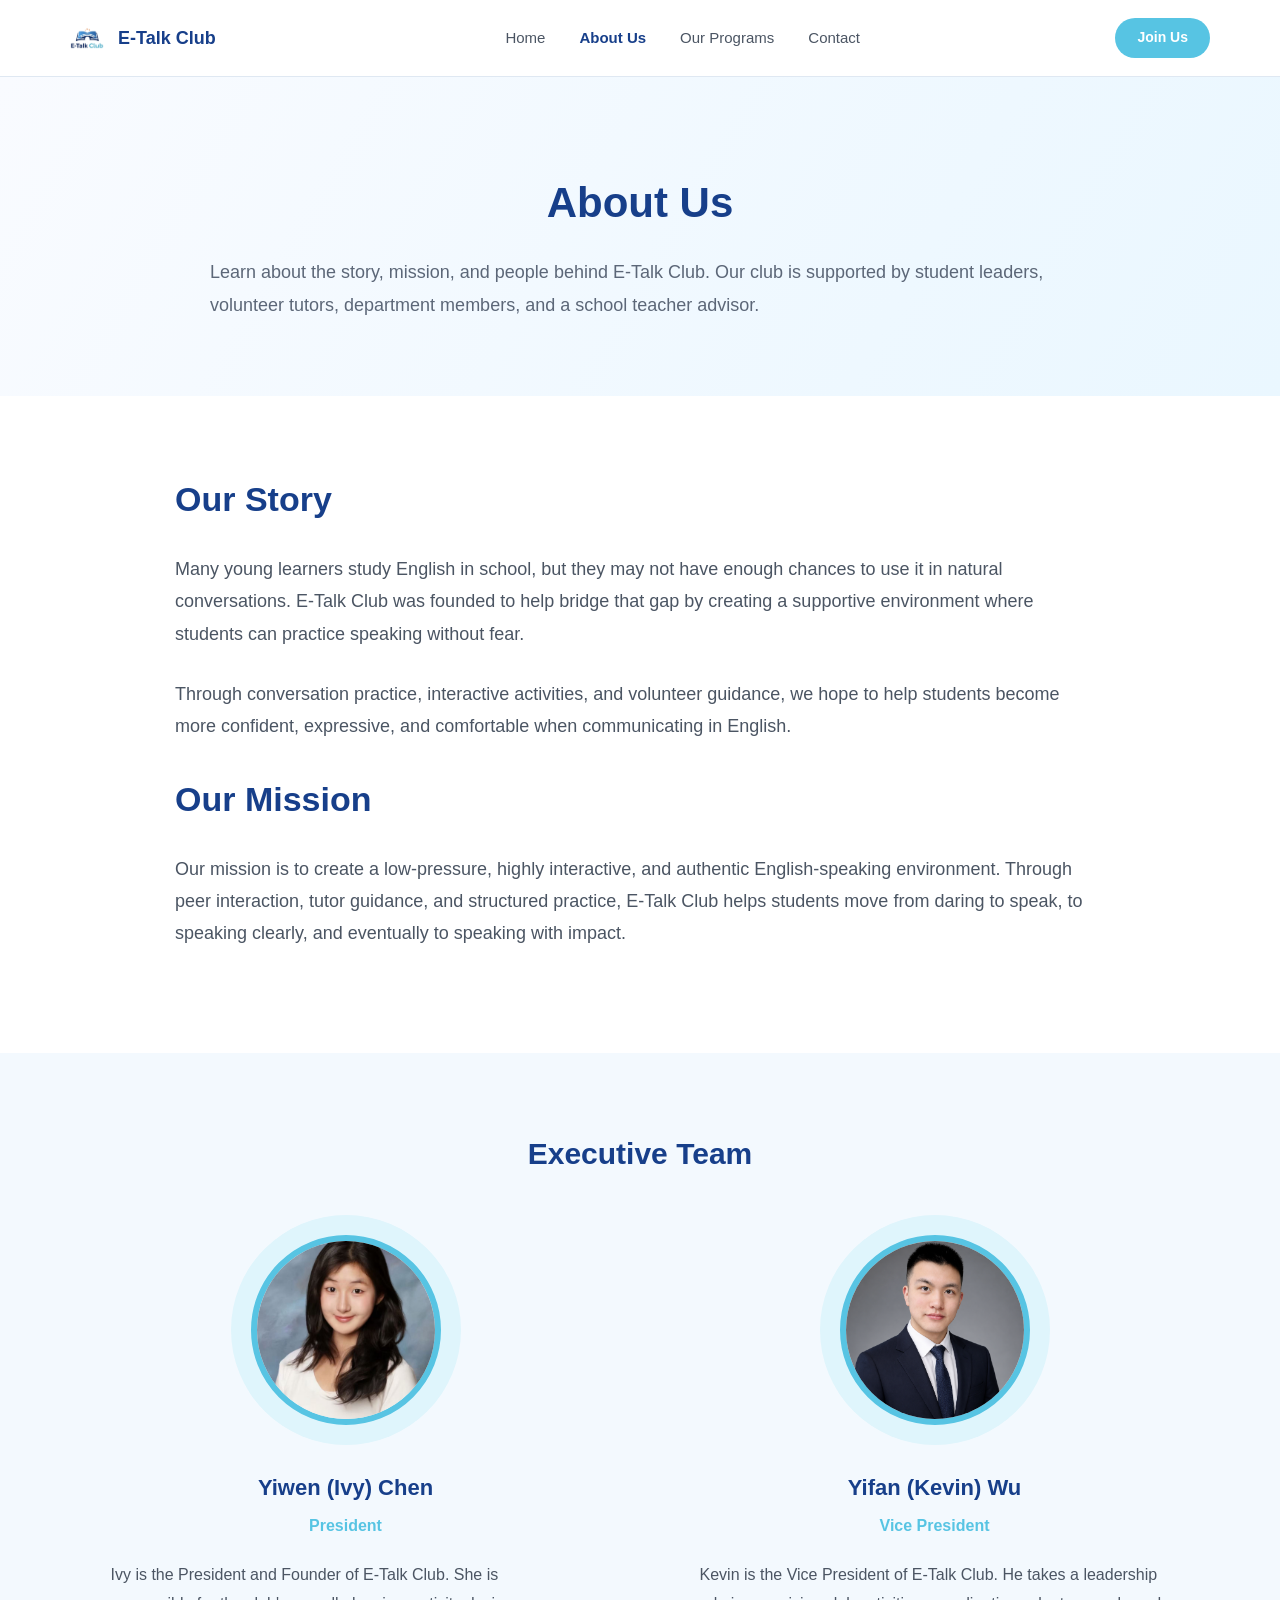
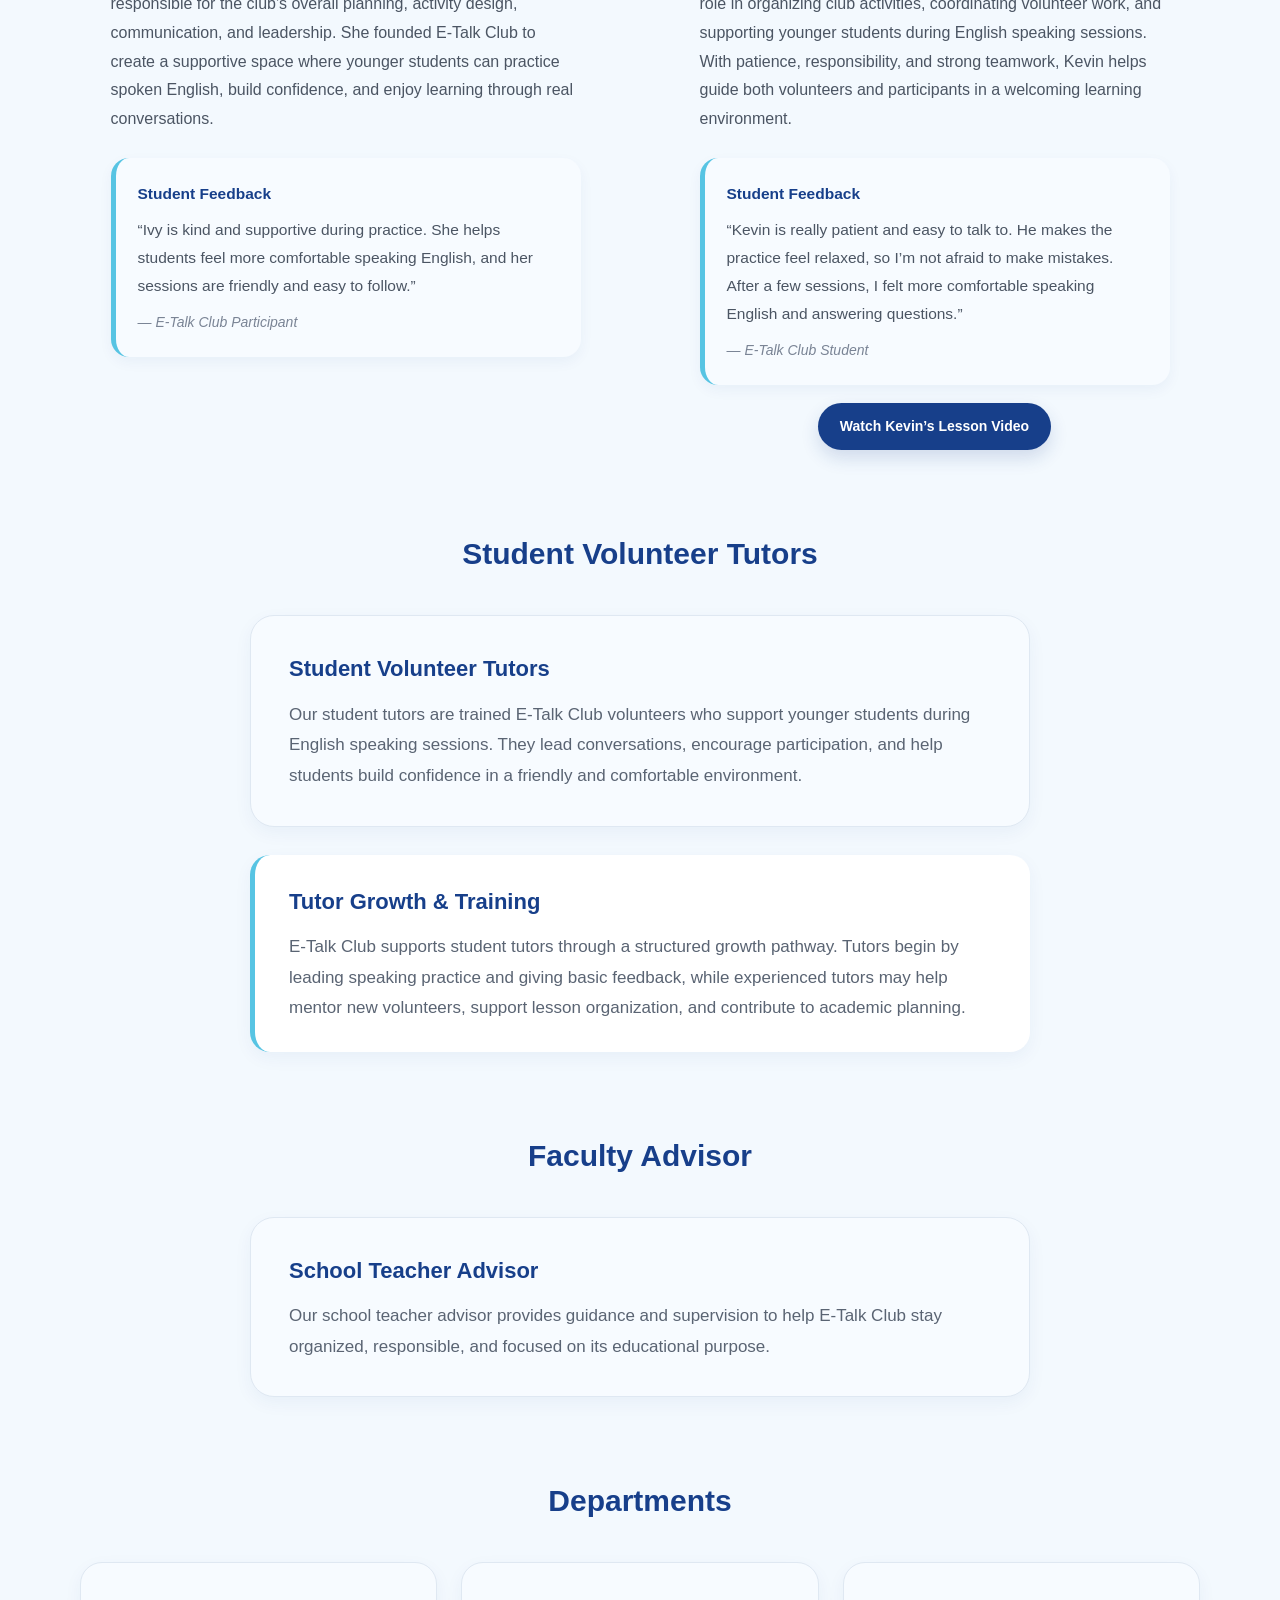
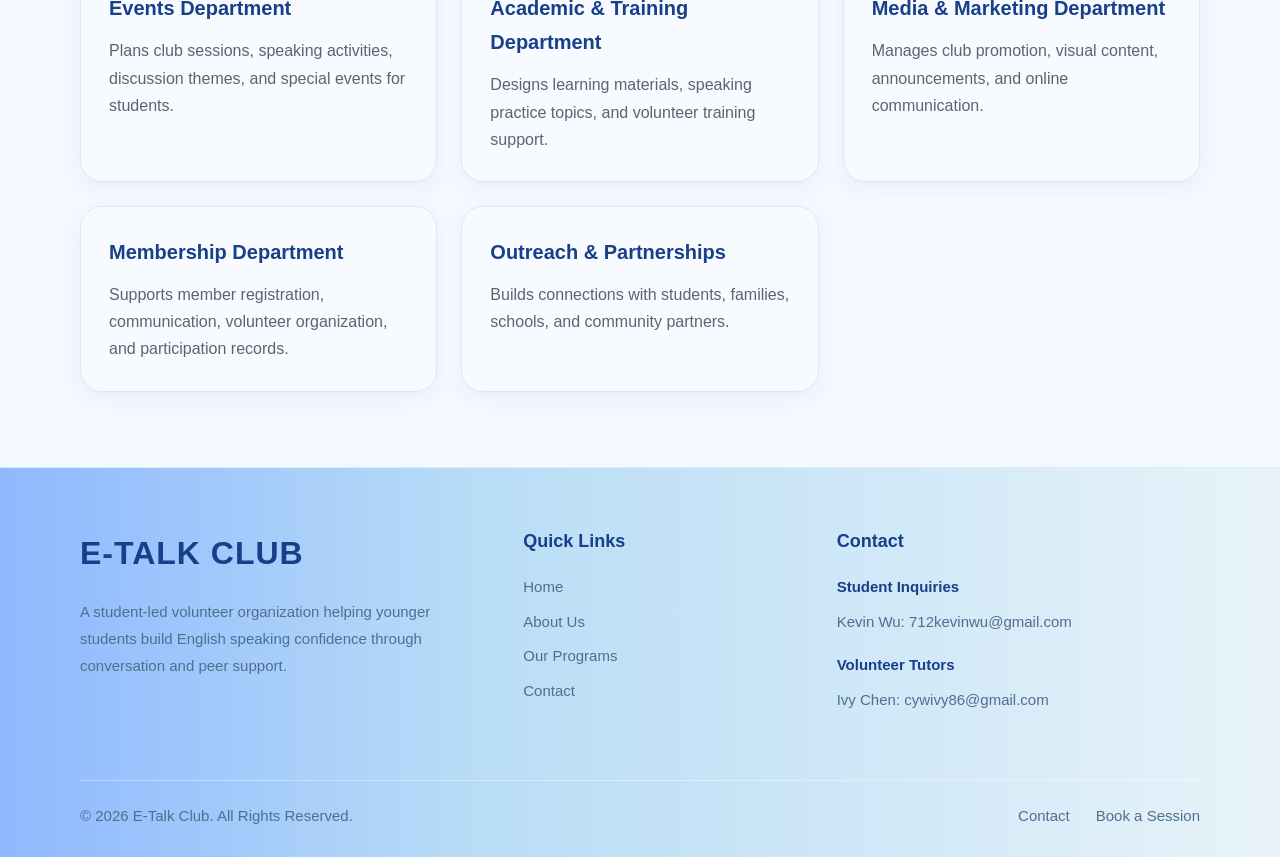
==== commit 44670ae9: "更新 about.html" ====
--- a/about.html
+++ b/about.html
@@ -56,9 +56,9 @@
       <h2>Our Mission</h2>
 
       <p>
-        Our mission is to support younger students in developing spoken English confidence through
-        friendly peer-led learning. We believe that language learning is most meaningful when students
-        feel encouraged, respected, and willing to try.
+        Our mission is to create a low-pressure, highly interactive, and authentic English-speaking
+        environment. Through peer interaction, tutor guidance, and structured practice, E-Talk Club
+        helps students move from daring to speak, to speaking clearly, and eventually to speaking with impact.
       </p>
     </div>
   </section>
@@ -133,6 +133,15 @@
             Our student tutors are trained E-Talk Club volunteers who support younger students during
             English speaking sessions. They lead conversations, encourage participation, and help students
             build confidence in a friendly and comfortable environment.
+          </p>
+        </div>
+
+        <div class="tutor-growth">
+          <h3>Tutor Growth & Training</h3>
+          <p>
+            E-Talk Club supports student tutors through a structured growth pathway. Tutors begin by
+            leading speaking practice and giving basic feedback, while experienced tutors may help mentor
+            new volunteers, support lesson organization, and contribute to academic planning.
           </p>
         </div>
       </div>
--- a/style.css
+++ b/style.css
@@ -378,6 +378,130 @@
   line-height: 1.8;
 }
 
+/* Speaking Levels */
+.level-grid {
+  display: grid;
+  grid-template-columns: repeat(3, 1fr);
+  gap: 28px;
+  margin-top: 42px;
+}
+
+.level-card {
+  background: var(--white);
+  border: 1px solid var(--border);
+  border-radius: 24px;
+  padding: 34px 30px;
+  box-shadow: 0 6px 18px rgba(23, 63, 138, 0.06);
+}
+
+.level-label {
+  display: inline-block;
+  background: #eaf8fd;
+  color: var(--navy);
+  padding: 7px 16px;
+  border-radius: 20px;
+  font-size: 14px;
+  font-weight: 800;
+  margin-bottom: 18px;
+}
+
+.level-card h3 {
+  font-size: 22px;
+  color: var(--navy);
+  font-weight: 900;
+  margin-bottom: 8px;
+}
+
+.level-goal {
+  color: var(--sky);
+  font-weight: 800;
+  font-size: 16px;
+  margin-bottom: 16px;
+}
+
+.level-card p {
+  color: #5a6473;
+  font-size: 16px;
+  line-height: 1.8;
+}
+
+/* Process */
+.process-wrapper {
+  margin-top: 42px;
+  background: var(--white);
+  border: 1px solid var(--border);
+  border-radius: 28px;
+  padding: 38px;
+  box-shadow: 0 6px 18px rgba(23, 63, 138, 0.06);
+}
+
+.process-steps {
+  display: grid;
+  grid-template-columns: repeat(5, 1fr);
+  gap: 18px;
+}
+
+.process-step {
+  text-align: center;
+  padding: 18px 12px;
+  border-radius: 20px;
+  background: #f7fbff;
+}
+
+.step-number {
+  width: 38px;
+  height: 38px;
+  margin: 0 auto 12px;
+  border-radius: 50%;
+  background: var(--navy);
+  color: white;
+  display: flex;
+  align-items: center;
+  justify-content: center;
+  font-weight: 900;
+}
+
+.process-step h3 {
+  font-size: 16px;
+  color: var(--navy);
+  margin-bottom: 8px;
+}
+
+.process-step p {
+  font-size: 14px;
+  color: #5a6473;
+  line-height: 1.6;
+}
+
+/* Signature Programs */
+.signature-grid {
+  display: grid;
+  grid-template-columns: repeat(3, 1fr);
+  gap: 28px;
+  margin-top: 42px;
+}
+
+.signature-card {
+  background: var(--white);
+  border-radius: 24px;
+  padding: 32px;
+  border: 1px solid var(--border);
+  box-shadow: 0 6px 18px rgba(23, 63, 138, 0.06);
+}
+
+.signature-card h3 {
+  color: var(--navy);
+  font-size: 22px;
+  font-weight: 900;
+  margin-bottom: 14px;
+}
+
+.signature-card p {
+  color: #5a6473;
+  font-size: 16px;
+  line-height: 1.8;
+}
+
 /* About / Team */
 .team-block {
   margin-bottom: 78px;
@@ -512,6 +636,29 @@
 
 .advisor-card p,
 .tutor-card p {
+  color: #5a6473;
+  font-size: 17px;
+  line-height: 1.8;
+}
+
+.tutor-growth {
+  max-width: 780px;
+  margin: 28px auto 0;
+  background: var(--white);
+  border-left: 5px solid var(--sky);
+  border-radius: 20px;
+  padding: 28px 34px;
+  text-align: left;
+  box-shadow: 0 6px 18px rgba(23, 63, 138, 0.05);
+}
+
+.tutor-growth h3 {
+  color: var(--navy);
+  font-size: 22px;
+  margin-bottom: 12px;
+}
+
+.tutor-growth p {
   color: #5a6473;
   font-size: 17px;
   line-height: 1.8;
@@ -756,12 +903,18 @@
 
 /* Responsive */
 @media (max-width: 950px) {
-  .footer-grid {
+  .footer-grid,
+  .level-grid,
+  .signature-grid {
     grid-template-columns: 1fr;
   }
 
   .contact-options,
   .departments-grid {
+    grid-template-columns: 1fr;
+  }
+
+  .process-steps {
     grid-template-columns: 1fr;
   }
 }
@@ -873,7 +1026,11 @@
   .department-card,
   .tutor-card,
   .contact-card,
-  .program-cta {
+  .program-cta,
+  .level-card,
+  .signature-card,
+  .process-wrapper,
+  .tutor-growth {
     padding: 28px;
   }
 
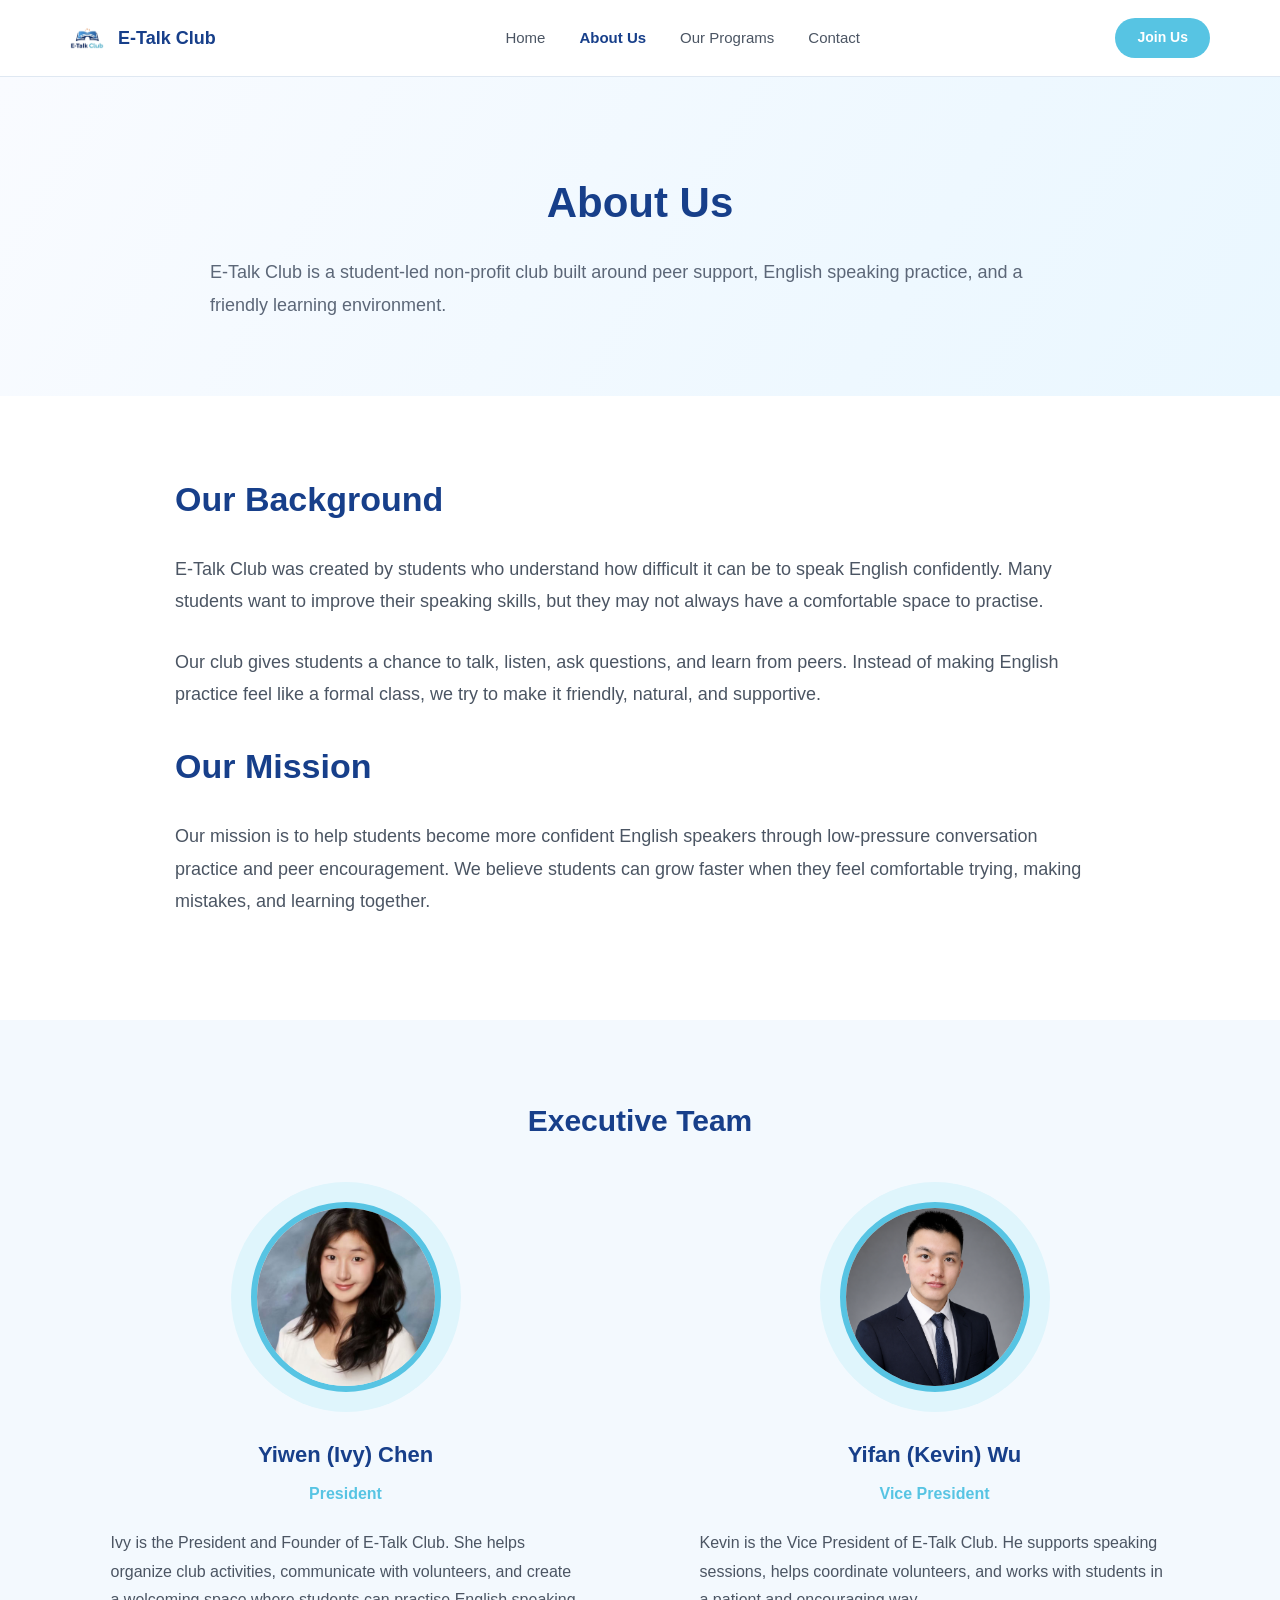
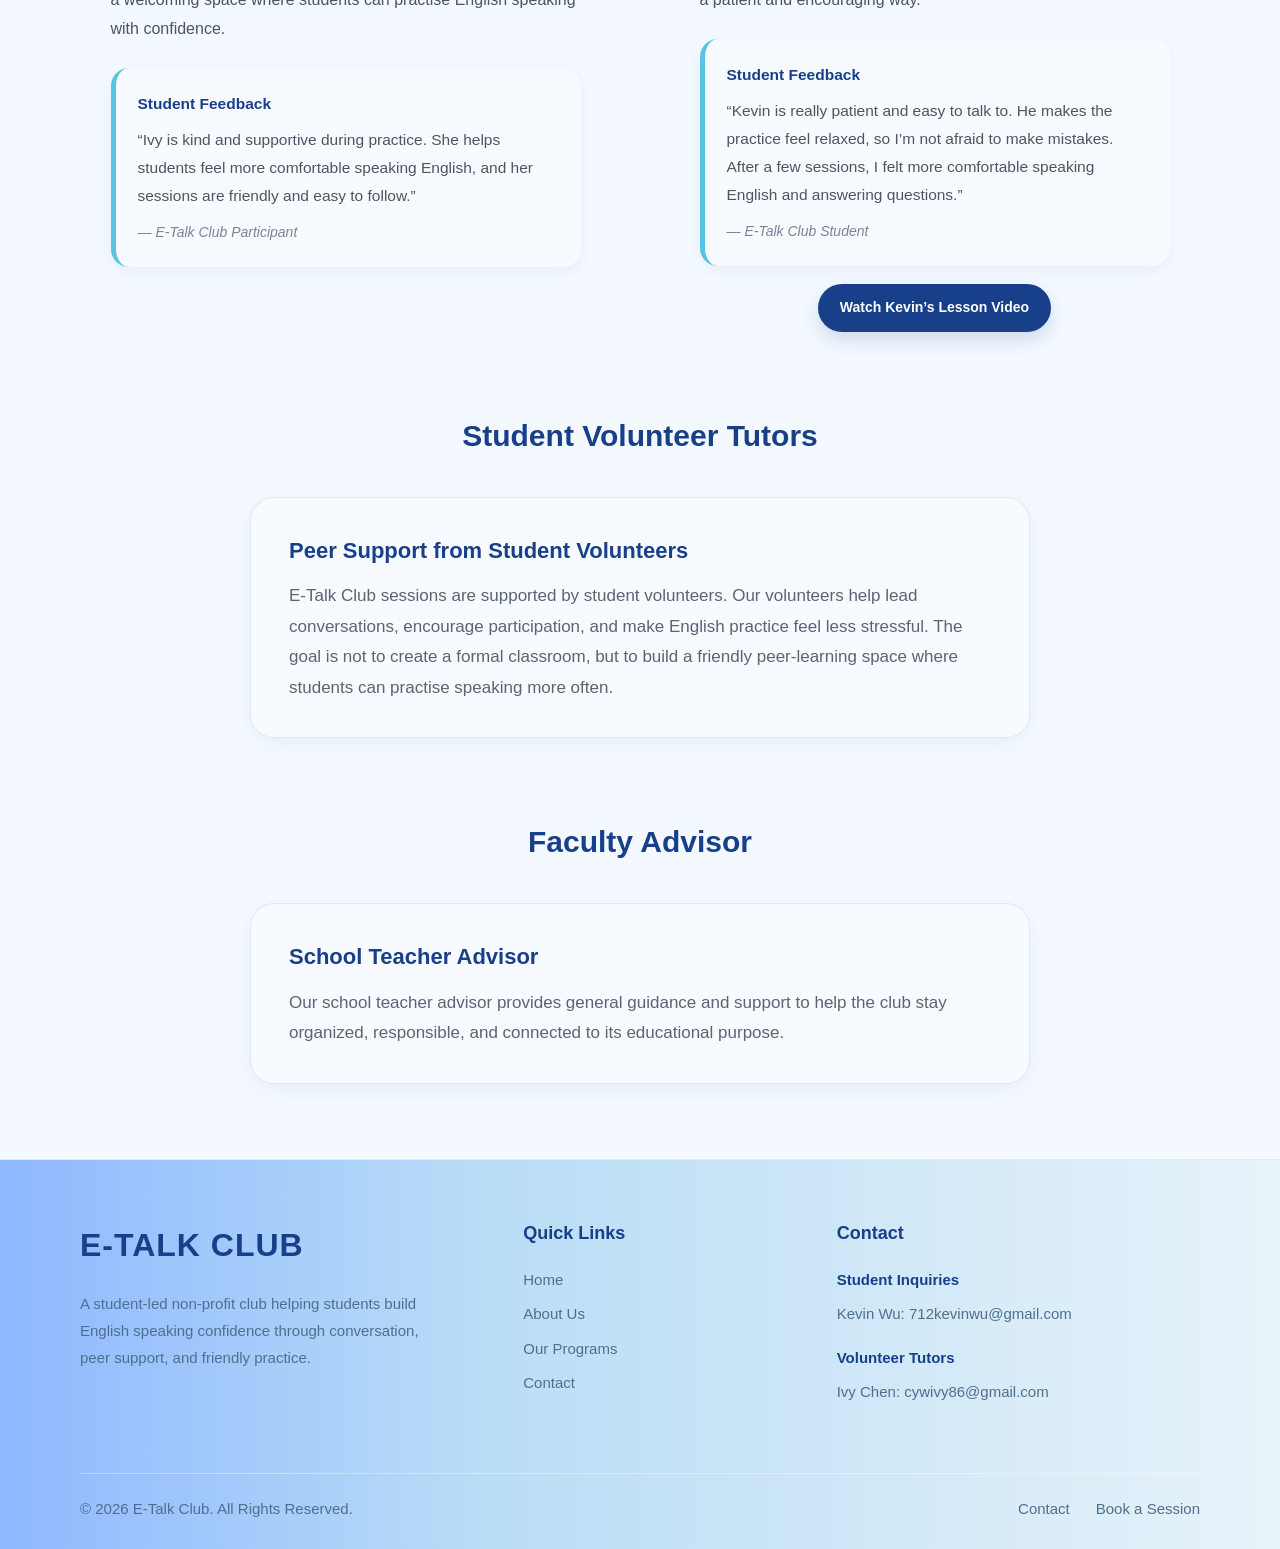
==== commit 05ad6bb8: "更新 about.html" ====
--- a/about.html
+++ b/about.html
@@ -33,32 +33,32 @@
   <section class="page-hero">
     <h1>About Us</h1>
     <p>
-      Learn about the story, mission, and people behind E-Talk Club. Our club is supported
-      by student leaders, volunteer tutors, department members, and a school teacher advisor.
+      E-Talk Club is a student-led non-profit club built around peer support, English speaking practice,
+      and a friendly learning environment.
     </p>
   </section>
 
   <section class="white">
     <div class="container text-block">
-      <h2>Our Story</h2>
+      <h2>Our Background</h2>
 
       <p>
-        Many young learners study English in school, but they may not have enough chances to use
-        it in natural conversations. E-Talk Club was founded to help bridge that gap by creating
-        a supportive environment where students can practice speaking without fear.
+        E-Talk Club was created by students who understand how difficult it can be to speak English
+        confidently. Many students want to improve their speaking skills, but they may not always have
+        a comfortable space to practise.
       </p>
 
       <p>
-        Through conversation practice, interactive activities, and volunteer guidance, we hope to
-        help students become more confident, expressive, and comfortable when communicating in English.
+        Our club gives students a chance to talk, listen, ask questions, and learn from peers. Instead of
+        making English practice feel like a formal class, we try to make it friendly, natural, and supportive.
       </p>
 
       <h2>Our Mission</h2>
 
       <p>
-        Our mission is to create a low-pressure, highly interactive, and authentic English-speaking
-        environment. Through peer interaction, tutor guidance, and structured practice, E-Talk Club
-        helps students move from daring to speak, to speaking clearly, and eventually to speaking with impact.
+        Our mission is to help students become more confident English speakers through low-pressure
+        conversation practice and peer encouragement. We believe students can grow faster when they feel
+        comfortable trying, making mistakes, and learning together.
       </p>
     </div>
   </section>
@@ -78,11 +78,9 @@
             <div class="role">President</div>
 
             <p>
-              Ivy is the President and Founder of E-Talk Club. She is responsible
-              for the club's overall planning, activity design, communication, and
-              leadership. She founded E-Talk Club to create a supportive space where
-              younger students can practice spoken English, build confidence, and enjoy
-              learning through real conversations.
+              Ivy is the President and Founder of E-Talk Club. She helps organize club activities,
+              communicate with volunteers, and create a welcoming space where students can practise
+              English speaking with confidence.
             </p>
 
             <div class="feedback-box">
@@ -101,11 +99,8 @@
             <div class="role">Vice President</div>
 
             <p>
-              Kevin is the Vice President of E-Talk Club. He takes a leadership role
-              in organizing club activities, coordinating volunteer work, and supporting
-              younger students during English speaking sessions. With patience,
-              responsibility, and strong teamwork, Kevin helps guide both volunteers and
-              participants in a welcoming learning environment.
+              Kevin is the Vice President of E-Talk Club. He supports speaking sessions, helps coordinate
+              volunteers, and works with students in a patient and encouraging way.
             </p>
 
             <div class="feedback-box">
@@ -128,20 +123,12 @@
         <h2 class="team-block-title">Student Volunteer Tutors</h2>
 
         <div class="tutor-card">
-          <h3>Student Volunteer Tutors</h3>
+          <h3>Peer Support from Student Volunteers</h3>
           <p>
-            Our student tutors are trained E-Talk Club volunteers who support younger students during
-            English speaking sessions. They lead conversations, encourage participation, and help students
-            build confidence in a friendly and comfortable environment.
-          </p>
-        </div>
-
-        <div class="tutor-growth">
-          <h3>Tutor Growth & Training</h3>
-          <p>
-            E-Talk Club supports student tutors through a structured growth pathway. Tutors begin by
-            leading speaking practice and giving basic feedback, while experienced tutors may help mentor
-            new volunteers, support lesson organization, and contribute to academic planning.
+            E-Talk Club sessions are supported by student volunteers. Our volunteers help lead conversations,
+            encourage participation, and make English practice feel less stressful. The goal is not to create
+            a formal classroom, but to build a friendly peer-learning space where students can practise
+            speaking more often.
           </p>
         </div>
       </div>
@@ -152,50 +139,9 @@
         <div class="advisor-card">
           <h3>School Teacher Advisor</h3>
           <p>
-            Our school teacher advisor provides guidance and supervision to help E-Talk Club stay organized,
-            responsible, and focused on its educational purpose.
+            Our school teacher advisor provides general guidance and support to help the club stay organized,
+            responsible, and connected to its educational purpose.
           </p>
-        </div>
-      </div>
-
-      <div class="team-block">
-        <h2 class="team-block-title">Departments</h2>
-
-        <div class="departments-grid">
-          <div class="department-card">
-            <h3>Events Department</h3>
-            <p>
-              Plans club sessions, speaking activities, discussion themes, and special events for students.
-            </p>
-          </div>
-
-          <div class="department-card">
-            <h3>Academic & Training Department</h3>
-            <p>
-              Designs learning materials, speaking practice topics, and volunteer training support.
-            </p>
-          </div>
-
-          <div class="department-card">
-            <h3>Media & Marketing Department</h3>
-            <p>
-              Manages club promotion, visual content, announcements, and online communication.
-            </p>
-          </div>
-
-          <div class="department-card">
-            <h3>Membership Department</h3>
-            <p>
-              Supports member registration, communication, volunteer organization, and participation records.
-            </p>
-          </div>
-
-          <div class="department-card">
-            <h3>Outreach & Partnerships</h3>
-            <p>
-              Builds connections with students, families, schools, and community partners.
-            </p>
-          </div>
         </div>
       </div>
     </div>
@@ -206,8 +152,8 @@
       <div class="footer-brand">
         <h2>E-TALK CLUB</h2>
         <p>
-          A student-led volunteer organization helping younger students build English speaking
-          confidence through conversation and peer support.
+          A student-led non-profit club helping students build English speaking confidence
+          through conversation, peer support, and friendly practice.
         </p>
       </div>
 
--- a/style.css
+++ b/style.css
@@ -292,7 +292,7 @@
   line-height: 1.8;
 }
 
-/* Programs */
+/* Program CTA */
 .program-cta {
   max-width: 900px;
   margin: 0 auto 60px;
@@ -320,6 +320,7 @@
   text-align: left;
 }
 
+/* Activities */
 .activities-intro,
 .team-intro {
   max-width: 930px;
@@ -375,130 +376,6 @@
 .activity-card p {
   font-size: 17px;
   color: #5a6473;
-  line-height: 1.8;
-}
-
-/* Speaking Levels */
-.level-grid {
-  display: grid;
-  grid-template-columns: repeat(3, 1fr);
-  gap: 28px;
-  margin-top: 42px;
-}
-
-.level-card {
-  background: var(--white);
-  border: 1px solid var(--border);
-  border-radius: 24px;
-  padding: 34px 30px;
-  box-shadow: 0 6px 18px rgba(23, 63, 138, 0.06);
-}
-
-.level-label {
-  display: inline-block;
-  background: #eaf8fd;
-  color: var(--navy);
-  padding: 7px 16px;
-  border-radius: 20px;
-  font-size: 14px;
-  font-weight: 800;
-  margin-bottom: 18px;
-}
-
-.level-card h3 {
-  font-size: 22px;
-  color: var(--navy);
-  font-weight: 900;
-  margin-bottom: 8px;
-}
-
-.level-goal {
-  color: var(--sky);
-  font-weight: 800;
-  font-size: 16px;
-  margin-bottom: 16px;
-}
-
-.level-card p {
-  color: #5a6473;
-  font-size: 16px;
-  line-height: 1.8;
-}
-
-/* Process */
-.process-wrapper {
-  margin-top: 42px;
-  background: var(--white);
-  border: 1px solid var(--border);
-  border-radius: 28px;
-  padding: 38px;
-  box-shadow: 0 6px 18px rgba(23, 63, 138, 0.06);
-}
-
-.process-steps {
-  display: grid;
-  grid-template-columns: repeat(5, 1fr);
-  gap: 18px;
-}
-
-.process-step {
-  text-align: center;
-  padding: 18px 12px;
-  border-radius: 20px;
-  background: #f7fbff;
-}
-
-.step-number {
-  width: 38px;
-  height: 38px;
-  margin: 0 auto 12px;
-  border-radius: 50%;
-  background: var(--navy);
-  color: white;
-  display: flex;
-  align-items: center;
-  justify-content: center;
-  font-weight: 900;
-}
-
-.process-step h3 {
-  font-size: 16px;
-  color: var(--navy);
-  margin-bottom: 8px;
-}
-
-.process-step p {
-  font-size: 14px;
-  color: #5a6473;
-  line-height: 1.6;
-}
-
-/* Signature Programs */
-.signature-grid {
-  display: grid;
-  grid-template-columns: repeat(3, 1fr);
-  gap: 28px;
-  margin-top: 42px;
-}
-
-.signature-card {
-  background: var(--white);
-  border-radius: 24px;
-  padding: 32px;
-  border: 1px solid var(--border);
-  box-shadow: 0 6px 18px rgba(23, 63, 138, 0.06);
-}
-
-.signature-card h3 {
-  color: var(--navy);
-  font-size: 22px;
-  font-weight: 900;
-  margin-bottom: 14px;
-}
-
-.signature-card p {
-  color: #5a6473;
-  font-size: 16px;
   line-height: 1.8;
 }
 
@@ -639,58 +516,6 @@
   color: #5a6473;
   font-size: 17px;
   line-height: 1.8;
-}
-
-.tutor-growth {
-  max-width: 780px;
-  margin: 28px auto 0;
-  background: var(--white);
-  border-left: 5px solid var(--sky);
-  border-radius: 20px;
-  padding: 28px 34px;
-  text-align: left;
-  box-shadow: 0 6px 18px rgba(23, 63, 138, 0.05);
-}
-
-.tutor-growth h3 {
-  color: var(--navy);
-  font-size: 22px;
-  margin-bottom: 12px;
-}
-
-.tutor-growth p {
-  color: #5a6473;
-  font-size: 17px;
-  line-height: 1.8;
-}
-
-/* Departments */
-.departments-grid {
-  display: grid;
-  grid-template-columns: repeat(3, 1fr);
-  gap: 24px;
-}
-
-.department-card {
-  background: #f7fbff;
-  border: 1px solid var(--border);
-  border-radius: 22px;
-  padding: 28px;
-  min-height: 170px;
-  box-shadow: 0 6px 18px rgba(23, 63, 138, 0.05);
-}
-
-.department-card h3 {
-  color: var(--navy);
-  font-size: 20px;
-  margin-bottom: 12px;
-  font-weight: 800;
-}
-
-.department-card p {
-  color: #5a6473;
-  font-size: 16px;
-  line-height: 1.7;
 }
 
 /* Contact */
@@ -903,18 +728,11 @@
 
 /* Responsive */
 @media (max-width: 950px) {
-  .footer-grid,
-  .level-grid,
-  .signature-grid {
+  .footer-grid {
     grid-template-columns: 1fr;
   }
 
-  .contact-options,
-  .departments-grid {
-    grid-template-columns: 1fr;
-  }
-
-  .process-steps {
+  .contact-options {
     grid-template-columns: 1fr;
   }
 }
@@ -1023,14 +841,9 @@
 
   .activity-card,
   .advisor-card,
-  .department-card,
   .tutor-card,
   .contact-card,
-  .program-cta,
-  .level-card,
-  .signature-card,
-  .process-wrapper,
-  .tutor-growth {
+  .program-cta {
     padding: 28px;
   }
 
